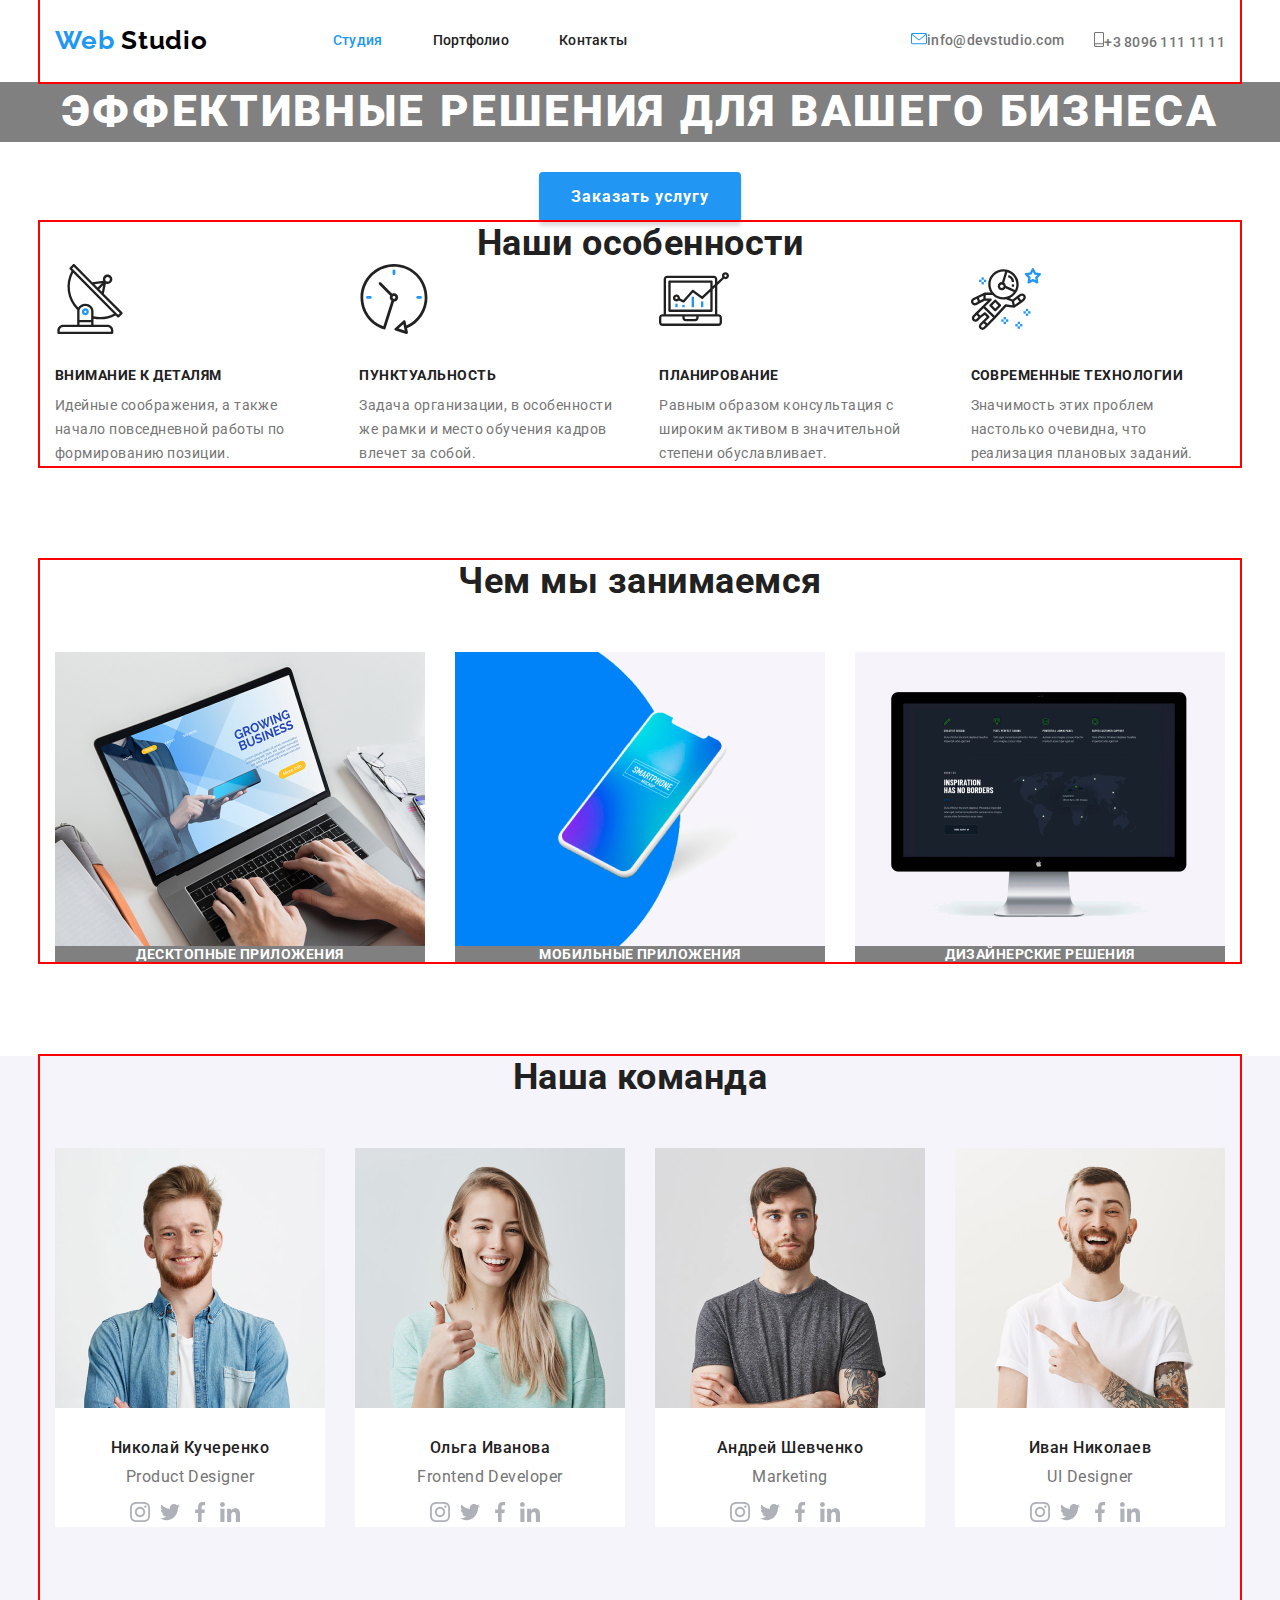
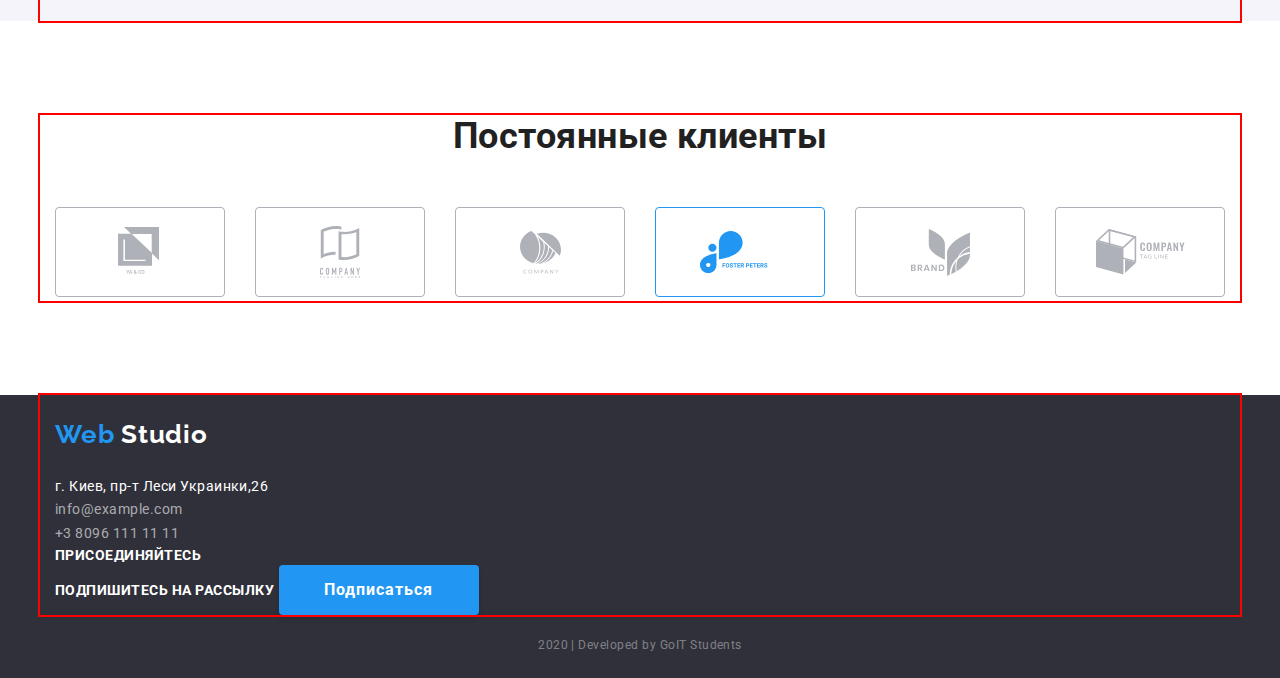
==== index.html @ f2bb70b3 "flex-up-to-footer" ====
<!DOCTYPE html>
<html lang="ru">
  <head>
    <meta charset="UTF-8" />
    <meta name="viewport" content="width=device-width, initial-scale=1.0" />
    <title>Web Studio</title>
    <link
      href="https://fonts.googleapis.com/css2?family=Raleway:wght@700&family=Roboto:wght@400;500;700;900&display=swap"
      rel="stylesheet"
    />
    <link
      rel="stylesheet"
      href="https://cdnjs.cloudflare.com/ajax/libs/modern-normalize/0.6.0/modern-normalize.min.css"
    />
    <link rel="stylesheet" href="./css/styles.css" />
  </head>
  <body class="page">
    <!--Header-->
    <header>
      <nav class="container main-nav">
        <a href="./" class="logo">
          <span class="logo-blue">Web</span>
          <span class="logo-black">Studio</span></a
        >
        <ul class="site-nav">
          <li class="item">
            <a href="./index.html" class="link current">Студия</a>
          </li>
          <li class="item">
            <a href="./portfolio.html" class="link">Портфолио</a>
          </li>
          <li class="item"><a href="" class="link">Контакты</a></li>
        </ul>

        <ul class="auth-nav list">
          <li class="item">
            <a href="mailto:info@devstudio.com" class="link"
              ><img
                src="./img/envelope.svg"
                alt="envepole"
              />info@devstudio.com</a
            >
          </li>
          <li class="item">
            <a href="tel:+380961111111" class="link"
              ><img src="./img/smartphone.svg" alt="smartphone" />+3 8096 111 11
              11</a
            >
          </li>
        </ul>
      </nav>
    </header>
    <main>
      <!--Hero-->
      <section class="hero">
        <h1 class="hero-title">Эффективные решения для вашего бизнеса</h1>
        <a href="" class="button">Заказать услугу</a>
      </section>

      <!--Features-->
      <section class="section">
        <div class="container">
          <h2 class="section-title hidden-title">Наши особенности</h2>
          <ul class="features list">
            <li class="features-item">
              <img src="./img/antenna.svg" alt="Антенна" />
              <h3 class="features-title">Внимание к деталям</h3>
              <p class="text">
                Идейные соображения, а также начало повседневной работы по
                формированию позиции.
              </p>
            </li>
            <li class="features-item">
              <img src="./img/clock.svg" alt="Часы" />
              <h3 class="features-title">Пунктуальность</h3>
              <p class="text">
                Задача организации, в особенности же рамки и место обучения
                кадров влечет за собой.
              </p>
            </li>
            <li class="features-item">
              <img src="./img/diagram.svg" alt="Диаграмма" />
              <h3 class="features-title">Планирование</h3>
              <p class="text">
                Равным образом консультация с широким активом в значительной
                степени обуславливает.
              </p>
            </li>
            <li class="features-item">
              <img src="./img/astronaut.svg" alt="Астровнавт" />
              <h3 class="features-title">Современные технологии</h3>
              <p class="text">
                Значимость этих проблем настолько очевидна, что реализация
                плановых заданий.
              </p>
            </li>
          </ul>
        </div>
      </section>
      <!--Чем мы занимаемся-->
      <section class="section">
        <div class="container">
          <h2 class="section-title">Чем мы занимаемся</h2>
          <ul class="list projects">
            <li class="item">
              <a class="none" href="">
                <img
                  class="img"
                  src="./img/desctop-apps.jpg"
                  alt="Ноутбук"
                  width="370"
                />
                <p class="description">Десктопные приложения</p>
              </a>
            </li>
            <li class="item">
              <a class="none" href="">
                <img
                  class="img"
                  src="./img/mobile-apps.jpg"
                  alt="Мобильный телефон"
                  width="370"
                />
                <p class="description">Мобильные приложения</p>
              </a>
            </li>
            <li class="item">
              <a class="none" href="">
                <img
                  class="img"
                  src="./img/design.jpg"
                  alt="Монитор"
                  width="370"
                />
                <p class="description">Дизайнерские решения</p>
              </a>
            </li>
          </ul>
        </div>
      </section>
      <!--наша команда-->
      <section class="section sec-bg-color">
        <div class="container">
          <h2 class="section-title">Наша команда</h2>
          <ul class="list team">
            <!--Николай Кучеренко-->
            <li class="item">
              <img
                class="img"
                src="./img/john-smith.jpg"
                alt="фото Николая Кучеренко"
                width="270"
              />
              <h3 class="section-subtitle">Николай Кучеренко</h3>
              <p class="section-text">Product Designer</p>
              <ul class="list social-networks">
                <li class="icons">
                  <a href=""
                    ><img src="./img/instagram.svg" alt="instagram"
                  /></a>
                </li>
                <li class="icons">
                  <a href=""><img src="./img/twitter.svg" alt="twitter" /></a>
                </li>
                <li class="icons">
                  <a href=""><img src="./img/facebook.svg" alt="facebook" /></a>
                </li>
                <li class="icons">
                  <a href=""><img src="./img/linkedin.svg" alt="linkedin" /></a>
                </li>
              </ul>
            </li>
            <!--Ольга Иванова-->
            <li class="item">
              <img
                class="img"
                src="./img/marta-srewart.jpg"
                alt="фото Ольги Ивановой"
                width="270"
              />
              <h3 class="section-subtitle">Ольга Иванова</h3>
              <p class="section-text">Frontend Developer</p>
              <ul class="list social-networks">
                <li class="icons">
                  <a href=""
                    ><img src="./img/instagram.svg" alt="instagram"
                  /></a>
                </li>
                <li class="icons">
                  <a href=""><img src="./img/twitter.svg" alt="twitter" /></a>
                </li>
                <li class="icons">
                  <a href=""><img src="./img/facebook.svg" alt="facebook" /></a>
                </li>
                <li class="icons">
                  <a href=""><img src="./img/linkedin.svg" alt="linkedin" /></a>
                </li>
              </ul>
            </li>
            <!--Андрей Шевченко-->
            <li class="item">
              <img
                class="img"
                src="./img/robert-jakis.jpg"
                alt="фото Андрея Шевченко"
                width="270"
              />
              <h3 class="section-subtitle">Андрей Шевченко</h3>
              <p class="section-text">Marketing</p>
              <ul class="list social-networks">
                <li class="icons">
                  <a href=""
                    ><img src="./img/instagram.svg" alt="instagram"
                  /></a>
                </li>
                <li class="icons">
                  <a href=""><img src="./img/twitter.svg" alt="twitter" /></a>
                </li>
                <li class="icons">
                  <a href=""><img src="./img/facebook.svg" alt="facebook" /></a>
                </li>
                <li class="icons">
                  <a href=""><img src="./img/linkedin.svg" alt="linkedin" /></a>
                </li>
              </ul>
            </li>
            <!--Иван Николаев-->
            <li class="item">
              <img
                class="img"
                src="./img/martin-doe.jpg"
                alt="фото Ивана Николаева"
                width="270"
              />
              <h3 class="section-subtitle">Иван Николаев</h3>
              <p class="section-text">UI Designer</p>
              <ul class="list social-networks">
                <li class="icons">
                  <a href=""
                    ><img src="./img/instagram.svg" alt="instagram"
                  /></a>
                </li>
                <li class="icons">
                  <a href=""><img src="./img/twitter.svg" alt="twitter" /></a>
                </li>
                <li class="icons">
                  <a href=""><img src="./img/facebook.svg" alt="facebook" /></a>
                </li>
                <li class="icons">
                  <a href=""><img src="./img/linkedin.svg" alt="linkedin" /></a>
                </li>
              </ul>
            </li>
          </ul>
        </div>
      </section>
      <!--Постоянные клиенты-->
      <section class="section">
        <div class="container">
          <h2 class="section-title">Постоянные клиенты</h2>
          <ul class="list clients">
            <li class="item">
              <a href="">
                <img src="./img/client1.svg" alt="Логотип компании Ya&Co" />
              </a>
            </li>
            <li class="item">
              <a href="">
                <img src="./img/client2.svg" alt="Логотип компании" />
              </a>
            </li>
            <li class="item">
              <a href="">
                <img src="./img/client3.svg" alt="Логотип компании" />
              </a>
            </li>
            <li class="item">
              <a href="">
                <img
                  src="./img/client4.svg"
                  alt="Логотип компании Foster Peters"
                />
              </a>
            </li>
            <li class="item">
              <a href="">
                <img src="./img/client5.svg" alt="Логотип компании Brand" />
              </a>
            </li>
            <li class="item">
              <a href="">
                <img src="./img/client6.svg" alt="Company Tag Line Logo" />
              </a>
            </li>
          </ul>
        </div>
      </section>
    </main>
    <!-- Footer -->
    <footer class="footer">
      <div class="container small-margin">
        <ul class="list">
          <li>
            <a class="logo none" href="./">
              <span class="logo-blue">Web</span>
              <span class="logo-white">Studio</span></a
            >
          </li>
          <li>
            <address class="address">г. Киев, пр-т Леси Украинки,26</address>
          </li>
          <li>
            <a href="mailto:info@example.com" class="link-in-footer"
              >info@example.com</a
            >
          </li>
          <li>
            <a href="tel:+380961111111" class="link-in-footer"
              >+3 8096 111 11 11</a
            >
          </li>
        </ul>

        <ul class="list">
          <li><b class="footer-list-title">Присоединяйтесь</b></li>
          <li>
            <ul class="list">
              <li><a href="" aria-label="Instagramm link"></a></li>
              <li><a href="" aria-label="Twitter link"></a></li>
              <li><a href="" aria-label="Facebook link"></a></li>
              <li><a href="" aria-label="linkedin link"></a></li>
            </ul>
          </li>
        </ul>
        <b class="footer-list-title">Подпишитесь на рассылку</b>

        <a href="" class="button">Подписаться</a>
      </div>
      <p class="footer-footer">2020 &verbar; Developed by GoIT Students</p>
    </footer>
  </body>
</html>
---- css/styles.css ----
/* html {
  box-sizing: border-box;
}
*,
*::before,
*::after {
  box-sizing: inherit;
} */

/*заголовки цвет color: #212121;*/
/*абзацы цвет текста color: #757575;*/
/*основной акцент color: #2196F3;*/
/* вторичный цвет фона #F5F4FA */
/*в футере (+чем мы занимаемся) основной  color: #FFFFFF;*/
/*цвет ссылок в футере color: rgba(255, 255, 255, 0.6);*/
/*футер футера text color: rgba(255, 255, 255, 0.4);*/
/*footer background #2F303A;*/
/* conteiner width 1200 */
/* gutter 30 */

:root {
  --main-text-color: #757575;
  --title-text-color: #212121;
  --accent-color: #2196f3;
  --dark-background-main-color: rgba(255, 255, 255, 0.6);
  --link-in-footer-color: rgba(255, 255, 255, 0.6);
  --footer-footer-color: rgba(255, 255, 255, 0.4);
  --white-color: #ffffff;
  --footer-background: #2f303a;
  --sec-bg-color: #f5f4fa;
}

/*оформление списков*/
.list {
  margin: 0;
  padding: 0;
  list-style: none;
}
.container {
  width: 1200px;
  margin-left: auto;
  margin-right: auto;
  padding-left: 15px;
  padding-right: 15px;
  outline: 2px solid red;
}
.section {
  margin-bottom: 94px;
}
.container.small-margin {
  margin-bottom: 18px;
}
.page {
  background-color: var(--white-color);
  color: var(--main-text-color);
  font-family: Roboto, sans-serif;
  letter-spacing: 0.03em;
}
.section.sec-bg-color {
  background-color: var(--sec-bg-color);
}

/*ссылка без подчекркивания*/
/*a {
  text-decoration: none;
  color: inherit;
}*/


/* Header */
.main-nav {
  display: flex;
  align-items: center;
  
}
/*logo*/
.logo {
  display: block;
  padding-top: 24px;
  padding-bottom: 24px;
 
  font-family: Raleway, sans-serif;
  font-weight: 700;
  font-size: 26px;
  line-height: 1.2;
  letter-spacing: 0.03em;
  text-decoration: none;
}
.logo-blue {
  color: var(--accent-color);
}
.logo-black {
  color: #000000;
}
.logo-white {
  color: var(--white-color);
}
.logo-black:hover,
.logo-black:focus,
.logo-white:hover,
.logo-white:focus,
.link-in-footer:hover,
.link-in-footer:focus {
  color: var(--accent-color);
}
.logo-blue:hover,
.logo-blue:focus {
  color: #000000;
}

/*nav*/

.site-nav {
  display:flex;
  list-style: none;
  margin-left: 85px;
  margin-top: 0px;
  margin-bottom: 0px;
  }
.site-nav .item + .item {
  margin-left: 50px;
   
}
.site-nav .link {
  display: block;
  padding-top: 32px;
  padding-bottom: 32px;
 

  color: var(--title-text-color);
  font-weight: 500;
  font-size: 14px;
  line-height: 1.14;
  letter-spacing: 0.02em;
  text-decoration: none;
 }

.auth-nav {
  display: flex;
  margin-left: auto;
  
}
.auth-nav .item + .item {
  margin-left: 30px;
}
.auth-nav .link {
  display: block;
  padding-top: 32px;
  padding-bottom: 32px;

  color: var(--main-text-color);
  font-weight: 500;
  font-size: 14px;
  line-height: 1.14x;
  letter-spacing: 0.02em;
  text-decoration: none;
}
.site-nav .link:hover,
.site-nav .link:focus,
.auth-nav .link:hover,
.auth-nav .link:focus {
  color: var(--accent-color);
}
.site-nav .link.current {
  color: var(--accent-color);
}

/*footer*/
.footer {
  background-color: var(--footer-background);
}
.address {
  color: var(--white-color);
  font-size: 14px;
  line-height: 1.71;
  font-style: inherit;
}
.link-in-footer {
  color: var(--link-in-footer-color);
  font-size: 14px;
  line-height: 1.71;
  text-decoration: none;
}
.footer-list-title {
  color: var(--white-color);
  font-weight: 700;
  font-size: 14px;
  line-height: 1.14;
  text-transform: uppercase;
}
.footer-footer {
  margin-top: 0;
  margin-bottom: 0;
  padding-bottom: 21px;

  color: var(--footer-footer-color);
  font-size: 12px;
  line-height: 2;
  text-align: center;
}

/* img */
.img {  
  display: block
}

/*Стили для index.html*/

/*hero*/
.hero {
  text-align: center;
}
.hero-title {
  margin-top: 0;
  margin-bottom: 30px;

  color: var(--white-color);
  font-weight: 900;
  font-size: 44px;
  line-height: 1.36;
  letter-spacing: 0.06em;
  text-transform: uppercase;
  background-color: gray;
}
/*Кнопка*/
.button {
  display: inline-block;
  border-radius: 4px;
  padding: 10px 32px;
  min-width: 200px;

  color: var(--white-color);
  background-color: var(--accent-color);
  box-shadow: 0px 4px 4px rgba(0, 0, 0, 0.15);
  font-weight: 700;
  font-size: 16px;
  line-height: 1.87;
  text-align: center;
  letter-spacing: 0.06em;
  text-decoration: none;
}
.button:hover {
  color: var(--accent-color);
  background-color: var(--white-color);
}

/*section*/
.section-title {
  margin-top: 0;
  margin-bottom: 50px;

  color: var(--title-text-color);
  font-weight: 700;
  font-size: 36px;
  line-height: 1.17;
  text-align: center;

}
 .hidden-title {
    margin-bottom: 0;
}
/*features*/
.features {
  display: flex;
  
}
.features-item {
  margin-right: 30px;
 }

.features :last-child {
  margin-right: 0;
}


.features img {
  display: inline-block;
  padding-bottom: 30px;
}
.features-title {
  margin-top: 0;
  margin-bottom: 10px;

  color: var(--title-text-color);
  font-weight: 700;
  font-size: 14px;
  line-height: 1.14;
  text-transform: uppercase;
}
.text {
  margin-top: 0;
  margin-bottom: 0;

  font-size: 14px;
  line-height: 1.71;
}
/*чем мы занимаемся*/
.projects {
  display: flex;
  }
.projects >.item {
  margin-right: 30px;
}
.projects>.item:last-child {
  margin-right: 0;
}
.description {
  margin-top: 0;
  margin-bottom: 0;

  color: var(--white-color);
  background-color: grey;
  font-weight: 700;
  font-size: 14px;
  line-height: 1.14x;
  text-align: center;
  text-transform: uppercase;
}

/*наша команда*/
.team {
  display: flex;
}
.team>.item {
  margin-right: 30px;
  margin-bottom: 94px;
  background-color: #fff;
}
.team>.item:last-child {
  margin-right: 0;
}

/* social-networks */

.social-networks {
  display: flex;
  justify-content: center;
}
.social-networks >.icons {
  margin-right: 10px;
} 
.social-networks >.icons :last-child {
  margin-right: 0;
}
.section-subtitle {
  margin-top: 30px;
  margin-bottom: 10px;

  color: var(--title-text-color);
  font-weight: 500;
  font-size: 16px;
  line-height: 1.19;
  text-align: center;
}
.section-text {
  margin-top: 0;
  margin-bottom: 16px;

  font-weight: 400;
  font-size: 16px;
  line-height: 1.19;
  text-align: center;
}

/* Clients */
.clients {
  display: flex;
}
.clients >.item {
  margin-right: 30px;
}

.clients >.item :last-child {
  margin-right: 0;
}

/*Стили для Портфолио*/
/* .hidden-title {
  color: var(--white-color); */
}

.filter { 
  
  /* width: 611px; */
 
   }

.filter-list {
  display: flex;
  justify-content: center;
   
  color: var(--title-text-color);
  font-weight: 500;
  font-size: 16px;
  line-height: 1.62;
  text-align: center;
  margin-left: auto;
  margin-right: auto;
  margin-bottom: 34px;
  outline: 1px solid red;

}

.filter-list-item {
  margin-left: 8px;
}
.filter-list-item: :not(:last-child) {
  margin-right: 0;
}

.flex-box {
  display: flex;
  flex-wrap: wrap;

}
 .flex-element {
   width: 370px;
   margin-right: 30px;
   margin-bottom: 30px;

 }

 .flex-element:nth-child(3n) {
   margin-right: 0;
 }

 .flex-element:nth-last-child(-n + 3) {
   margin-bottom: 0;
 }
.list-title {
  color: var(--title-text-color);
  font-weight: 700;
  font-size: 18px;
  line-height: 2;
  letter-spacing: 0.06em;
  text-decoration: none;
  margin-top: 0px;
  margin-bottom: 4px;
}
.slide-description {
  color: var(--main-text-color);
  font-size: 16px;
  line-height: 1.87;
  text-decoration: none;
  margin-top: 0px;
  margin-bottom: 0px;
}
.slide-text {
  color: var(--white-color);
  font-size: 18px;
  line-height: 1.56;
  text-decoration: none;
  background: rgba(33, 150, 243, 0.9);
  margin-top: 0px;
  margin-bottom: 0px;
  padding: 63px 24px;
  display: none;
}
.none {
  text-decoration: none;
 }
.button-portfolio {
  display: inline-block;

  font-weight: 500;
  font-size: 16px;
  line-height: 1.16;
  padding: 6px 22px;
  min-width: 73px;
  text-align: center;
}
.button-portfolio:hover,
.button-portfolio:focus {
  background-color: var(--accent-color);
  color: var(--white-color);
}
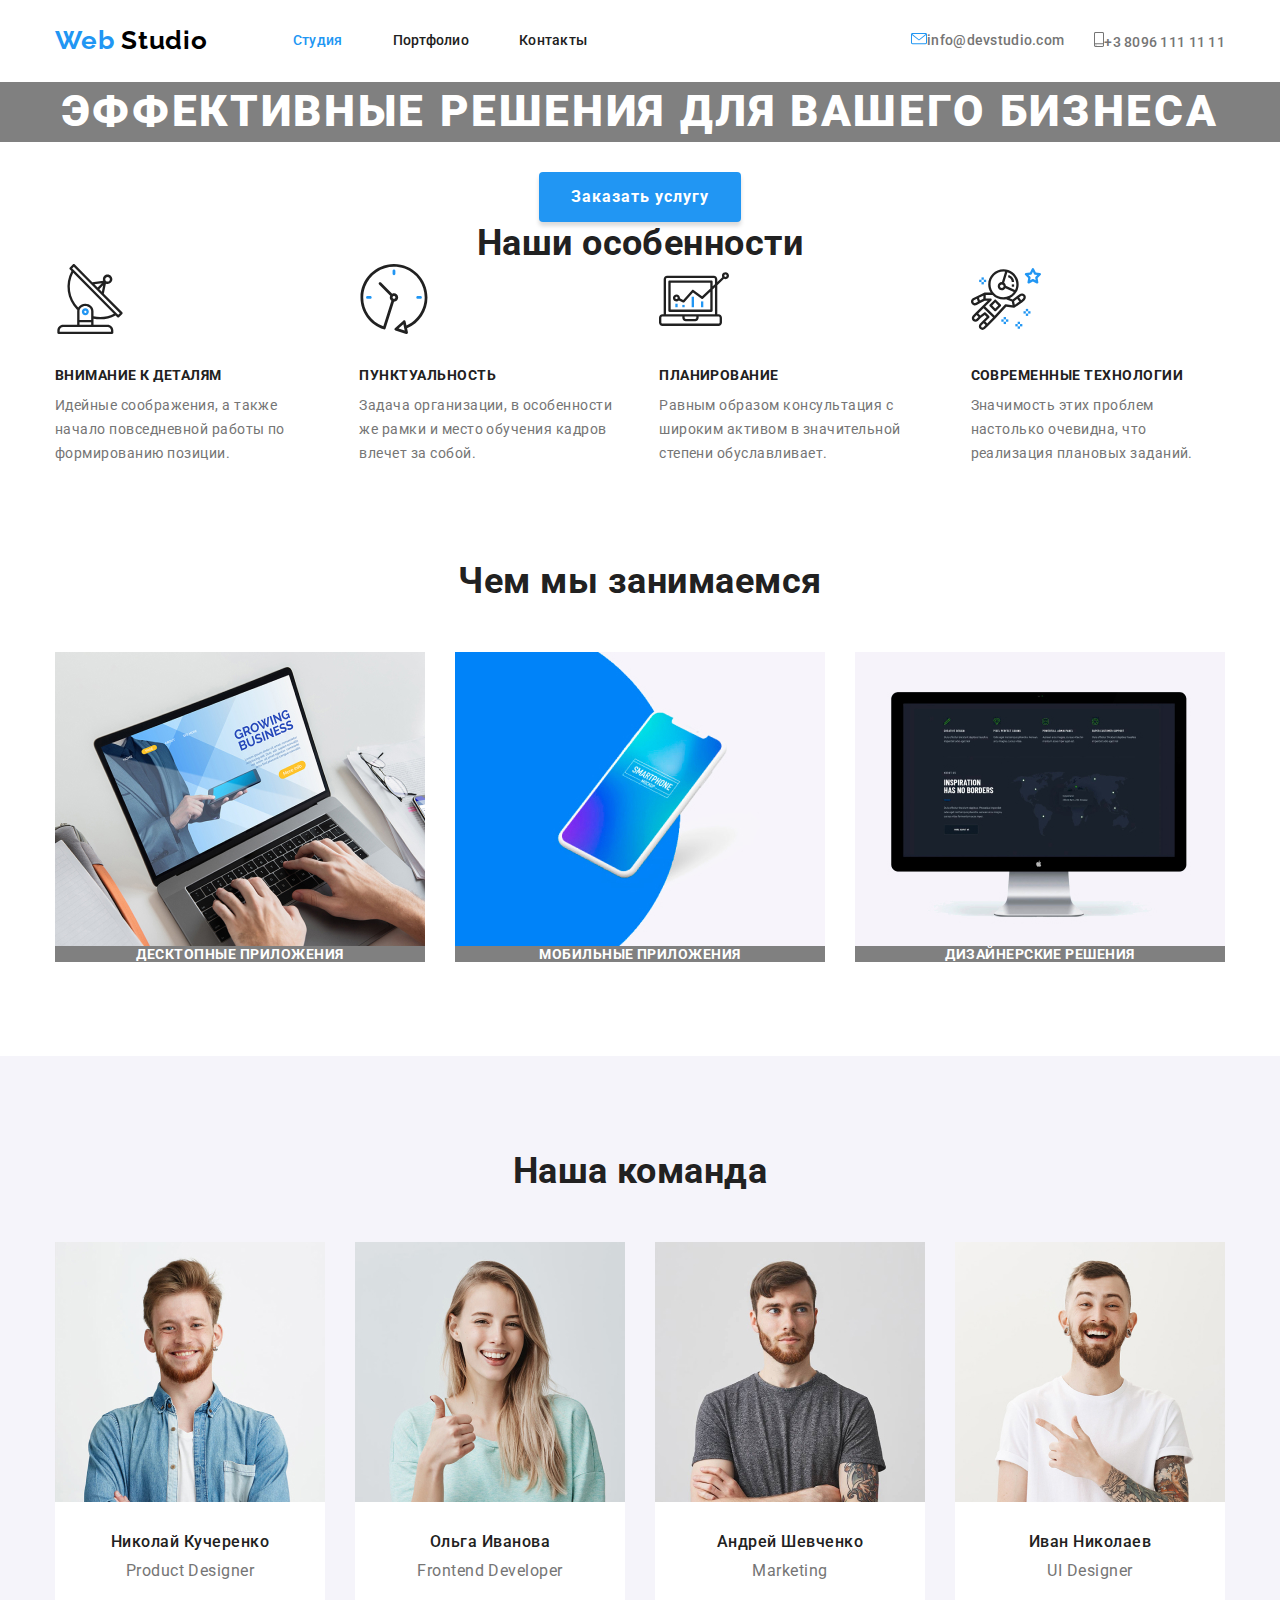
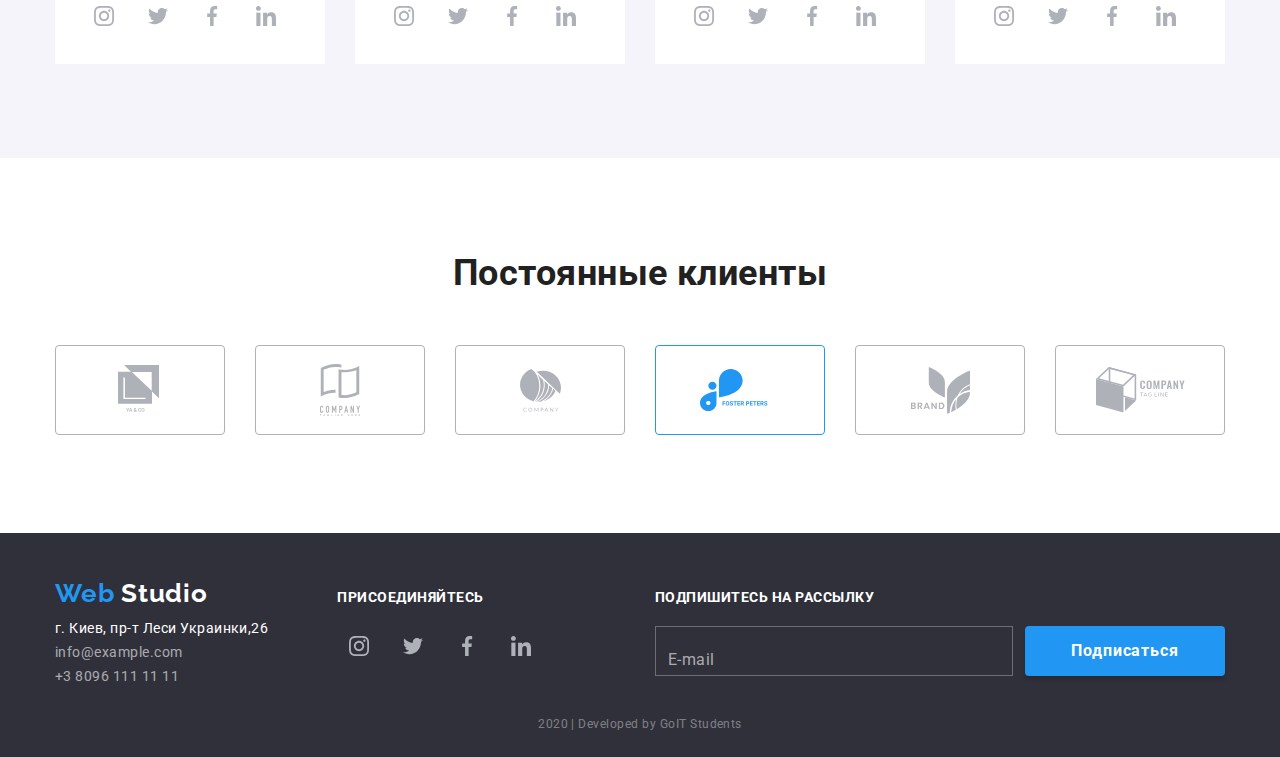
==== commit 0c8c4d51: "flex-portfolio-and-footer" ====
--- a/index.html
+++ b/index.html
@@ -301,7 +301,7 @@
       <div class="container small-margin">
         <ul class="list">
           <li>
-            <a class="logo none" href="./">
+            <a class="logo none footer-logo" href="./">
               <span class="logo-blue">Web</span>
               <span class="logo-white">Studio</span></a
             >
@@ -321,20 +321,41 @@
           </li>
         </ul>
 
-        <ul class="list">
+        <ul class="list join">
           <li><b class="footer-list-title">Присоединяйтесь</b></li>
           <li>
-            <ul class="list">
-              <li><a href="" aria-label="Instagramm link"></a></li>
-              <li><a href="" aria-label="Twitter link"></a></li>
-              <li><a href="" aria-label="Facebook link"></a></li>
-              <li><a href="" aria-label="linkedin link"></a></li>
+            <ul class="list social-networks">
+              <li class="icons">
+                <a href="" aria-label="Instagramm link"
+                  ><img src="./img/instagram.svg" alt="instagram"
+                /></a>
+              </li>
+              <li class="icons">
+                <a href="" aria-label="Twitter link"
+                  ><img src="./img/twitter.svg" alt="twitter" />
+                </a>
+              </li>
+              <li class="icons">
+                <a href="" aria-label="Facebook link"
+                  ><img src="./img/facebook.svg" alt="facebook" />
+                </a>
+              </li>
+              <li class="icons">
+                <a href="" aria-label="linkedin link"
+                  ><img src="./img/linkedin.svg" alt="linkedin"
+                /></a>
+              </li>
             </ul>
           </li>
         </ul>
-        <b class="footer-list-title">Подпишитесь на рассылку</b>
 
-        <a href="" class="button">Подписаться</a>
+        <div class="subscription">
+          <b class="footer-list-title">Подпишитесь на рассылку</b>
+          <div class="sub-field">
+            <a href="" class="e-mail">E-mail</a>
+            <a href="" class="button">Подписаться</a>
+          </div>
+        </div>
       </div>
       <p class="footer-footer">2020 &verbar; Developed by GoIT Students</p>
     </footer>
--- a/css/styles.css
+++ b/css/styles.css
@@ -42,14 +42,12 @@
   margin-right: auto;
   padding-left: 15px;
   padding-right: 15px;
-  outline: 2px solid red;
+  /* outline: 2px solid red; */
 }
 .section {
   margin-bottom: 94px;
 }
-.container.small-margin {
-  margin-bottom: 18px;
-}
+
 .page {
   background-color: var(--white-color);
   color: var(--main-text-color);
@@ -116,6 +114,7 @@
   margin-left: 85px;
   margin-top: 0px;
   margin-bottom: 0px;
+  padding-left: 0;
   }
 .site-nav .item + .item {
   margin-left: 50px;
@@ -166,6 +165,22 @@
 }
 
 /*footer*/
+.container.small-margin {
+  display: flex;
+  margin-bottom: 18px;
+}
+.footer-logo {
+  padding-top: 45px;
+  padding-bottom: 8px;
+}
+.join {
+  margin-left: 69px;
+  margin-top: 57px;
+}
+.subscription{
+  margin-left: auto;
+  margin-top: 57px;
+}
 .footer {
   background-color: var(--footer-background);
 }
@@ -182,12 +197,30 @@
   text-decoration: none;
 }
 .footer-list-title {
+  display: block;
+  margin-bottom: 20px;
   color: var(--white-color);
   font-weight: 700;
   font-size: 14px;
   line-height: 1.14;
   text-transform: uppercase;
 }
+.e-mail {
+display: block;
+width: 358px;
+height: 50px;
+padding: 18px 12px;
+margin-right: 12px;
+text-decoration: none;
+color: rgba(255, 255, 255, 0.6);
+font-family: Roboto;
+font-size: 16px;
+line-height: 1.87;
+border: 1px solid rgba(255, 255, 255, 0.3);
+}
+.sub-field {
+  display: flex;
+  }
 .footer-footer {
   margin-top: 0;
   margin-bottom: 0;
@@ -318,6 +351,9 @@
 }
 
 /*наша команда*/
+.section.sec-bg-color>.container>.section-title {
+  padding-top: 94px;
+}
 .team {
   display: flex;
 }
@@ -331,10 +367,18 @@
 }
 
 /* social-networks */
-
+.icons {
+  display: flex;
+  justify-content: center;
+  align-items: center;
+  width: 44px;
+  height: 44px;
+  border-radius: 50%;
+}
 .social-networks {
   display: flex;
   justify-content: center;
+  padding-bottom: 24px;
 }
 .social-networks >.icons {
   margin-right: 10px;
@@ -343,8 +387,9 @@
   margin-right: 0;
 }
 .section-subtitle {
-  margin-top: 30px;
-  margin-bottom: 10px;
+  margin: 0;
+  padding-top: 30px;
+  padding-bottom: 10px;
 
   color: var(--title-text-color);
   font-weight: 500;
@@ -353,8 +398,8 @@
   text-align: center;
 }
 .section-text {
-  margin-top: 0;
-  margin-bottom: 16px;
+  margin: 0;
+  padding-bottom: 16px;
 
   font-weight: 400;
   font-size: 16px;
@@ -375,6 +420,8 @@
 }
 
 /*Стили для Портфолио*/
+
+
 /* .hidden-title {
   color: var(--white-color); */
 }
@@ -382,8 +429,7 @@
 .filter { 
   
   /* width: 611px; */
- 
-   }
+ }
 
 .filter-list {
   display: flex;
@@ -396,16 +442,13 @@
   text-align: center;
   margin-left: auto;
   margin-right: auto;
-  margin-bottom: 34px;
-  outline: 1px solid red;
-
-}
-
-.filter-list-item {
+  margin-bottom: 50px;
+  /* outline: 1px solid red; */
+
+}
+
+.filter-list-item:not(:first-child) {
   margin-left: 8px;
-}
-.filter-list-item: :not(:last-child) {
-  margin-right: 0;
 }
 
 .flex-box {
@@ -417,11 +460,13 @@
    width: 370px;
    margin-right: 30px;
    margin-bottom: 30px;
+   border: 1px solid #EEEEEE;
 
  }
 
  .flex-element:nth-child(3n) {
    margin-right: 0;
+   
  }
 
  .flex-element:nth-last-child(-n + 3) {
@@ -436,6 +481,10 @@
   text-decoration: none;
   margin-top: 0px;
   margin-bottom: 4px;
+  margin-left: 24px;
+}
+.flex-element .list-title {
+  margin-top: 20px;
 }
 .slide-description {
   color: var(--main-text-color);
@@ -443,7 +492,8 @@
   line-height: 1.87;
   text-decoration: none;
   margin-top: 0px;
-  margin-bottom: 0px;
+  margin-bottom: 20px;
+  margin-left: 24px;
 }
 .slide-text {
   color: var(--white-color);
@@ -453,7 +503,7 @@
   background: rgba(33, 150, 243, 0.9);
   margin-top: 0px;
   margin-bottom: 0px;
-  padding: 63px 24px;
+  padding: 63px 24px;   
   display: none;
 }
 .none {
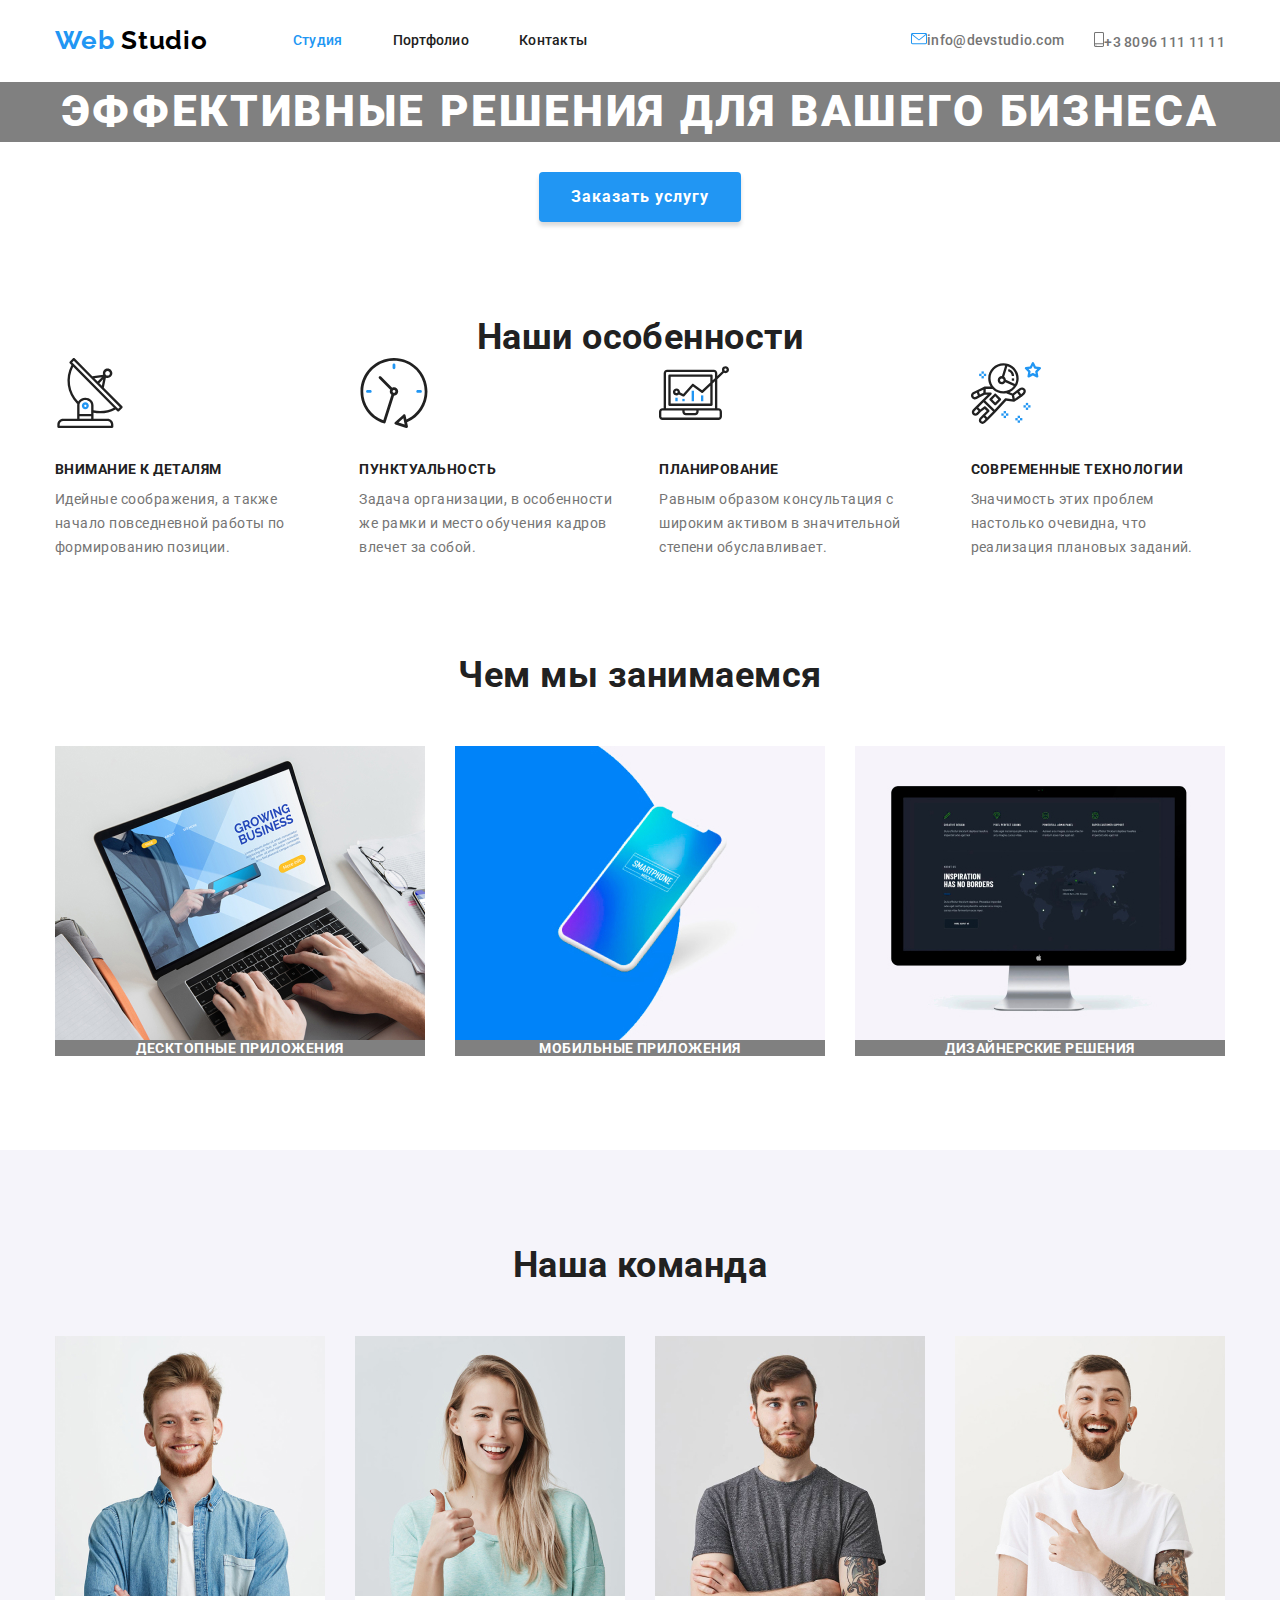
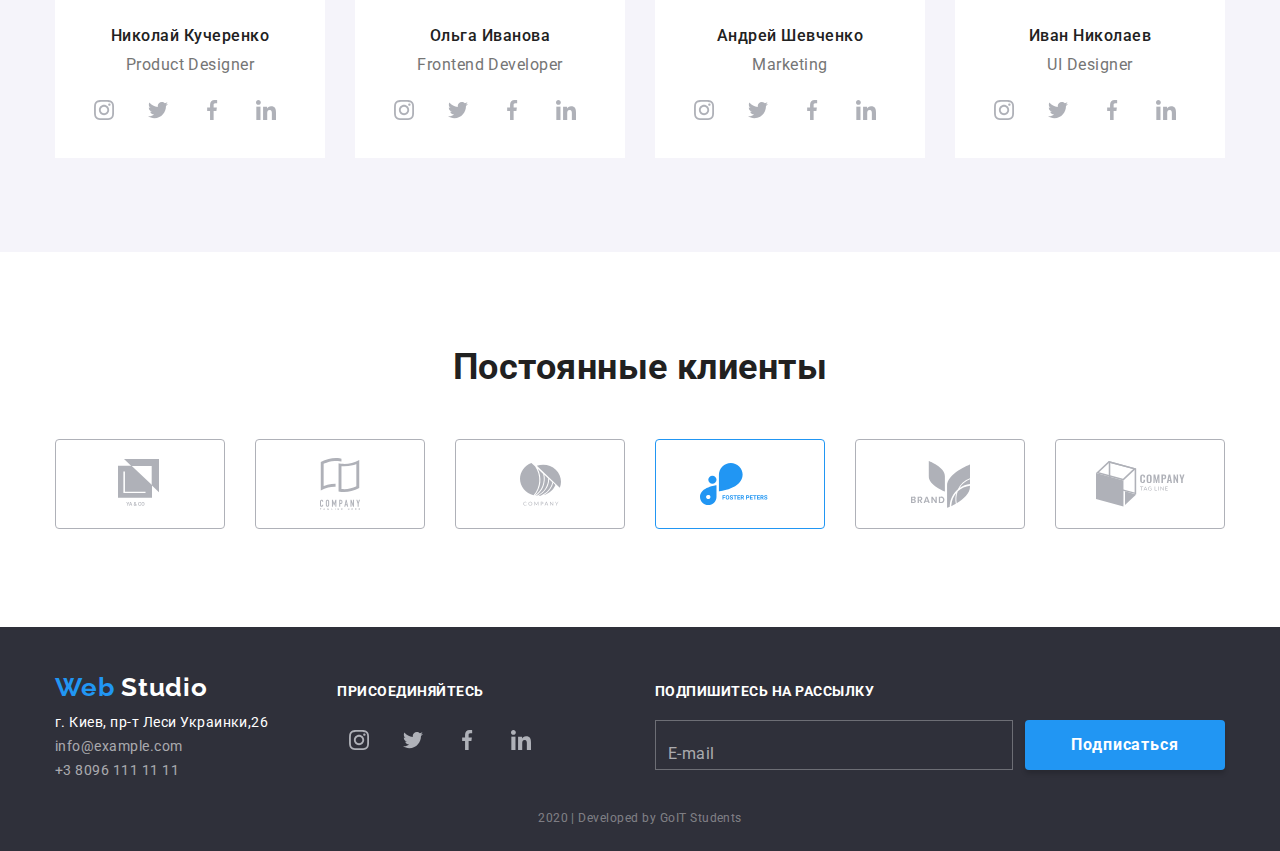
==== commit f1cb1028: "correct-padding" ====
--- a/index.html
+++ b/index.html
@@ -58,7 +58,7 @@
       </section>
 
       <!--Features-->
-      <section class="section">
+      <section class="section no-padding-bottom">
         <div class="container">
           <h2 class="section-title hidden-title">Наши особенности</h2>
           <ul class="features list">
--- a/css/styles.css
+++ b/css/styles.css
@@ -45,7 +45,8 @@
   /* outline: 2px solid red; */
 }
 .section {
-  margin-bottom: 94px;
+  padding-bottom: 94px;
+  padding-top: 94px;
 }
 
 .page {
@@ -280,7 +281,9 @@
 /*section*/
 .section-title {
   margin-top: 0;
-  margin-bottom: 50px;
+  margin-bottom: 0  ;
+  padding-bottom: 50px;
+ 
 
   color: var(--title-text-color);
   font-weight: 700;
@@ -290,7 +293,11 @@
 
 }
  .hidden-title {
-    margin-bottom: 0;
+   margin: 0;
+   padding: 0;
+}
+.section.no-padding-bottom {
+  padding-bottom: 0;
 }
 /*features*/
 .features {
@@ -337,6 +344,7 @@
 .projects>.item:last-child {
   margin-right: 0;
 }
+
 .description {
   margin-top: 0;
   margin-bottom: 0;
@@ -351,15 +359,13 @@
 }
 
 /*наша команда*/
-.section.sec-bg-color>.container>.section-title {
-  padding-top: 94px;
-}
+
 .team {
   display: flex;
 }
 .team>.item {
   margin-right: 30px;
-  margin-bottom: 94px;
+  /* margin-bottom: 94px; */
   background-color: #fff;
 }
 .team>.item:last-child {
@@ -374,6 +380,10 @@
   width: 44px;
   height: 44px;
   border-radius: 50%;
+}
+.icons:hover,
+.icons:focus {
+  background-color: var(--accent-color);
 }
 .social-networks {
   display: flex;
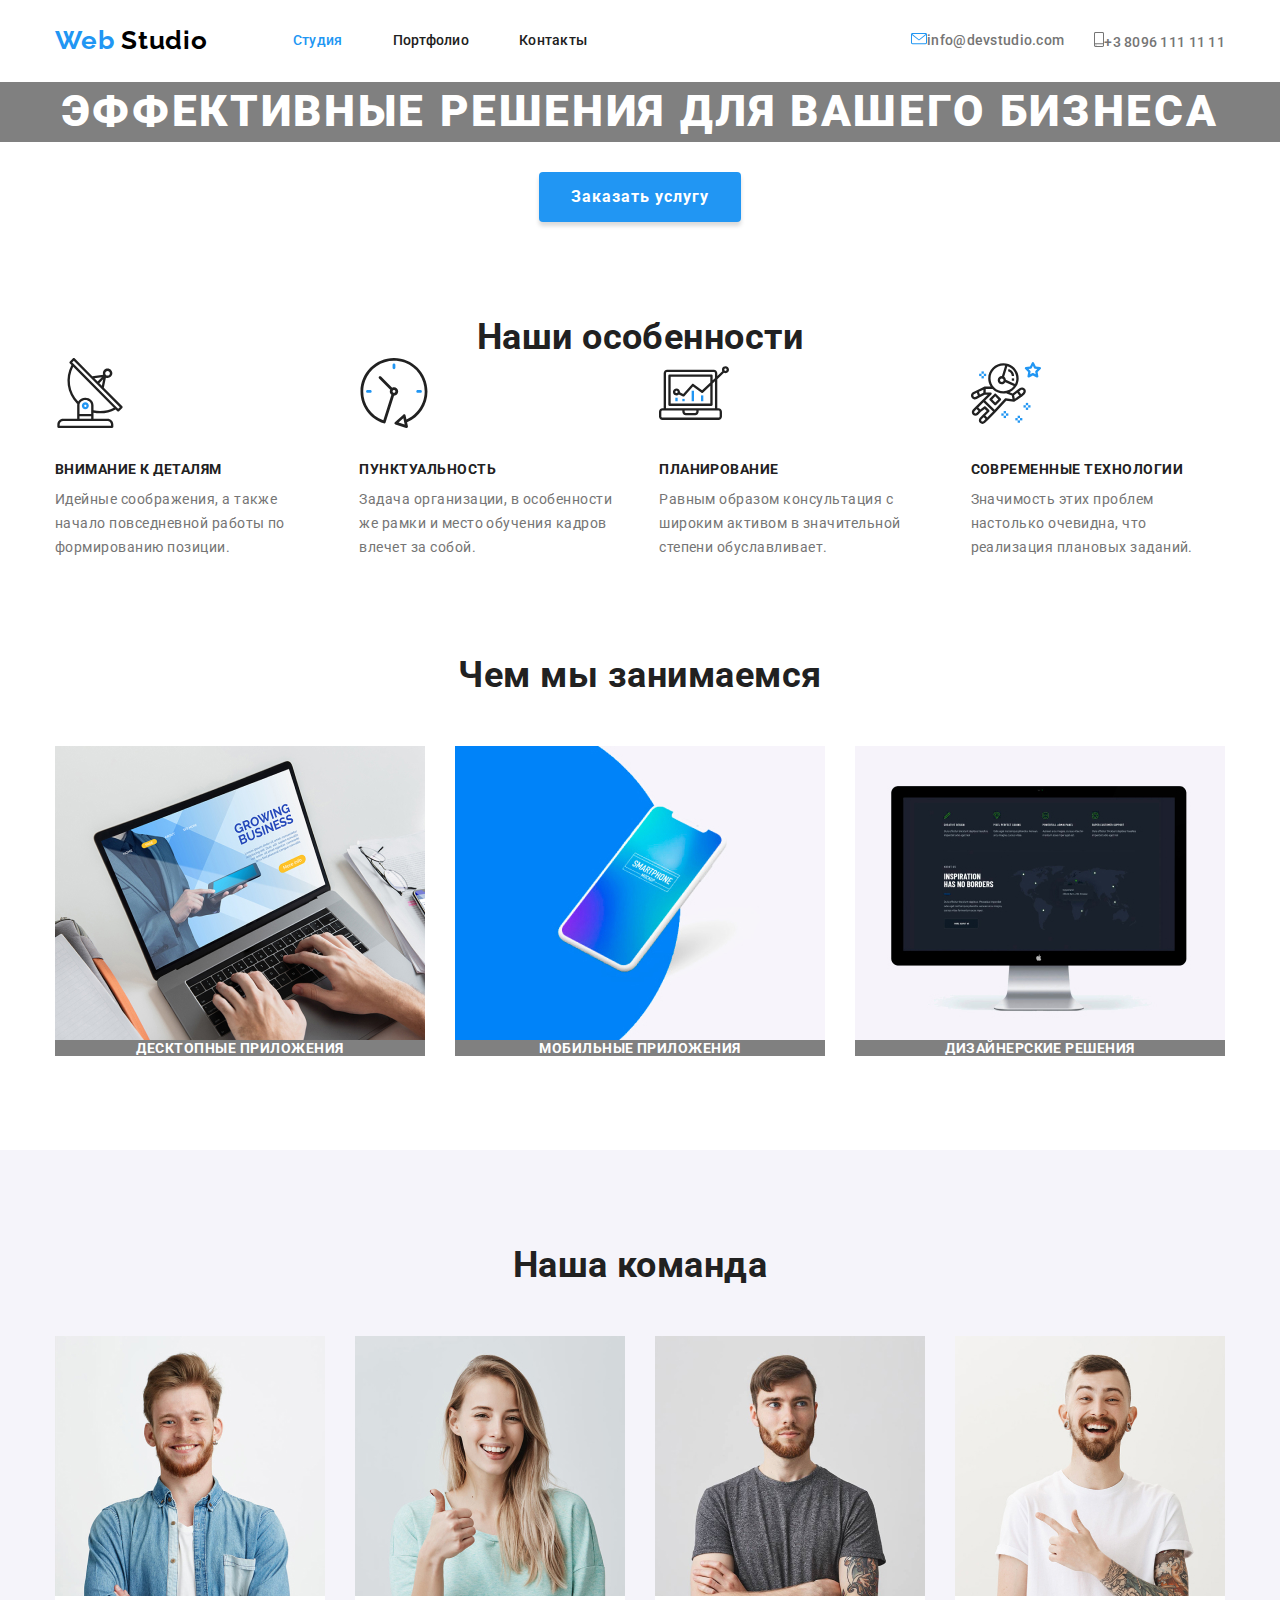
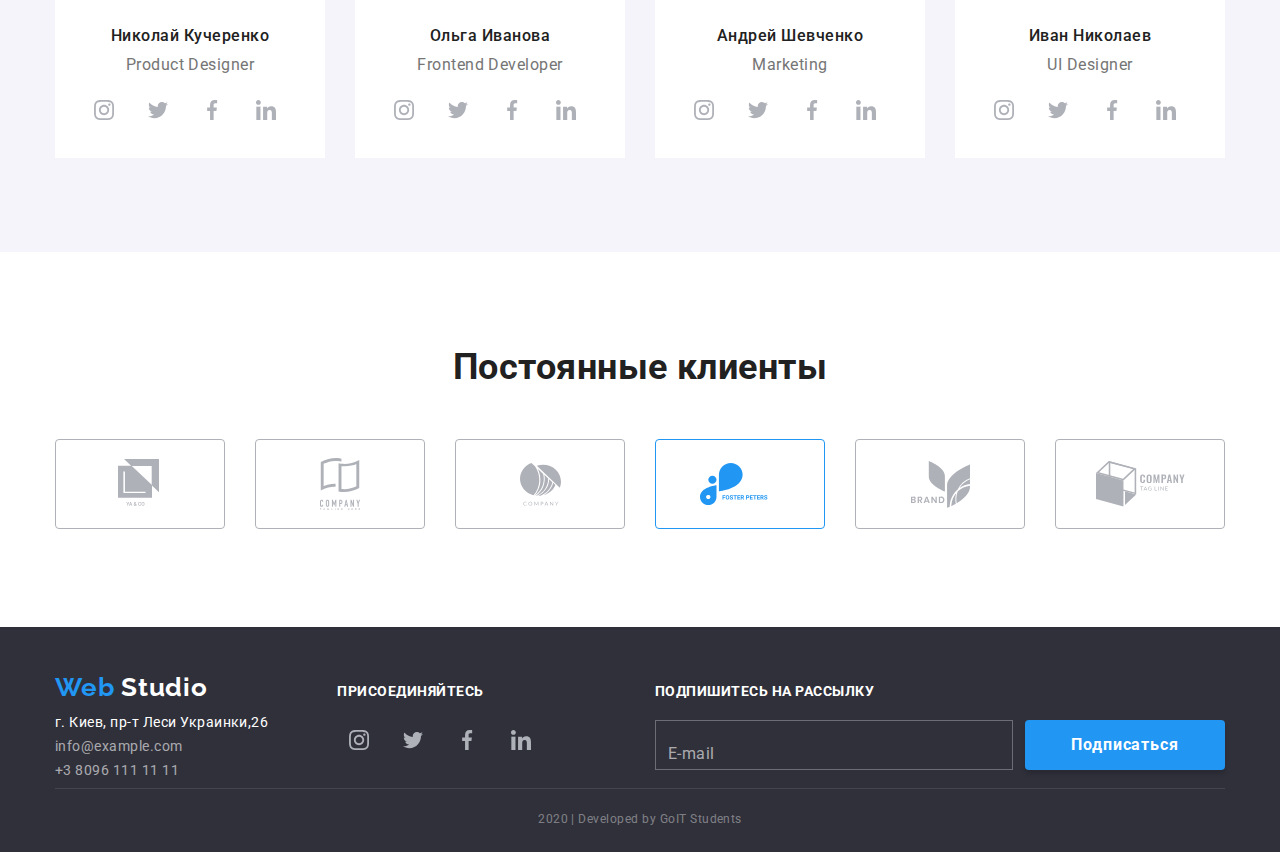
==== commit 283bb5c0: "footer-corection-blocks" ====
--- a/index.html
+++ b/index.html
@@ -298,7 +298,7 @@
     </main>
     <!-- Footer -->
     <footer class="footer">
-      <div class="container small-margin">
+      <div class="container small-footer">
         <ul class="list">
           <li>
             <a class="logo none footer-logo" href="./">
@@ -357,7 +357,9 @@
           </div>
         </div>
       </div>
-      <p class="footer-footer">2020 &verbar; Developed by GoIT Students</p>
+      <div class="container">
+        <p class="copyright">2020 &verbar; Developed by GoIT Students</p>
+      </div>
     </footer>
   </body>
 </html>
--- a/css/styles.css
+++ b/css/styles.css
@@ -47,6 +47,7 @@
 .section {
   padding-bottom: 94px;
   padding-top: 94px;
+ 
 }
 
 .page {
@@ -166,9 +167,9 @@
 }
 
 /*footer*/
-.container.small-margin {
-  display: flex;
-  margin-bottom: 18px;
+.container.small-footer {
+  display: flex;
+  
 }
 .footer-logo {
   padding-top: 45px;
@@ -222,15 +223,17 @@
 .sub-field {
   display: flex;
   }
-.footer-footer {
+.copyright {
   margin-top: 0;
   margin-bottom: 0;
   padding-bottom: 21px;
+  padding-top: 18px;
 
   color: var(--footer-footer-color);
   font-size: 12px;
   line-height: 2;
   text-align: center;
+  border-top:  1px solid rgba(255, 255, 255, 0.1);
 }
 
 /* img */
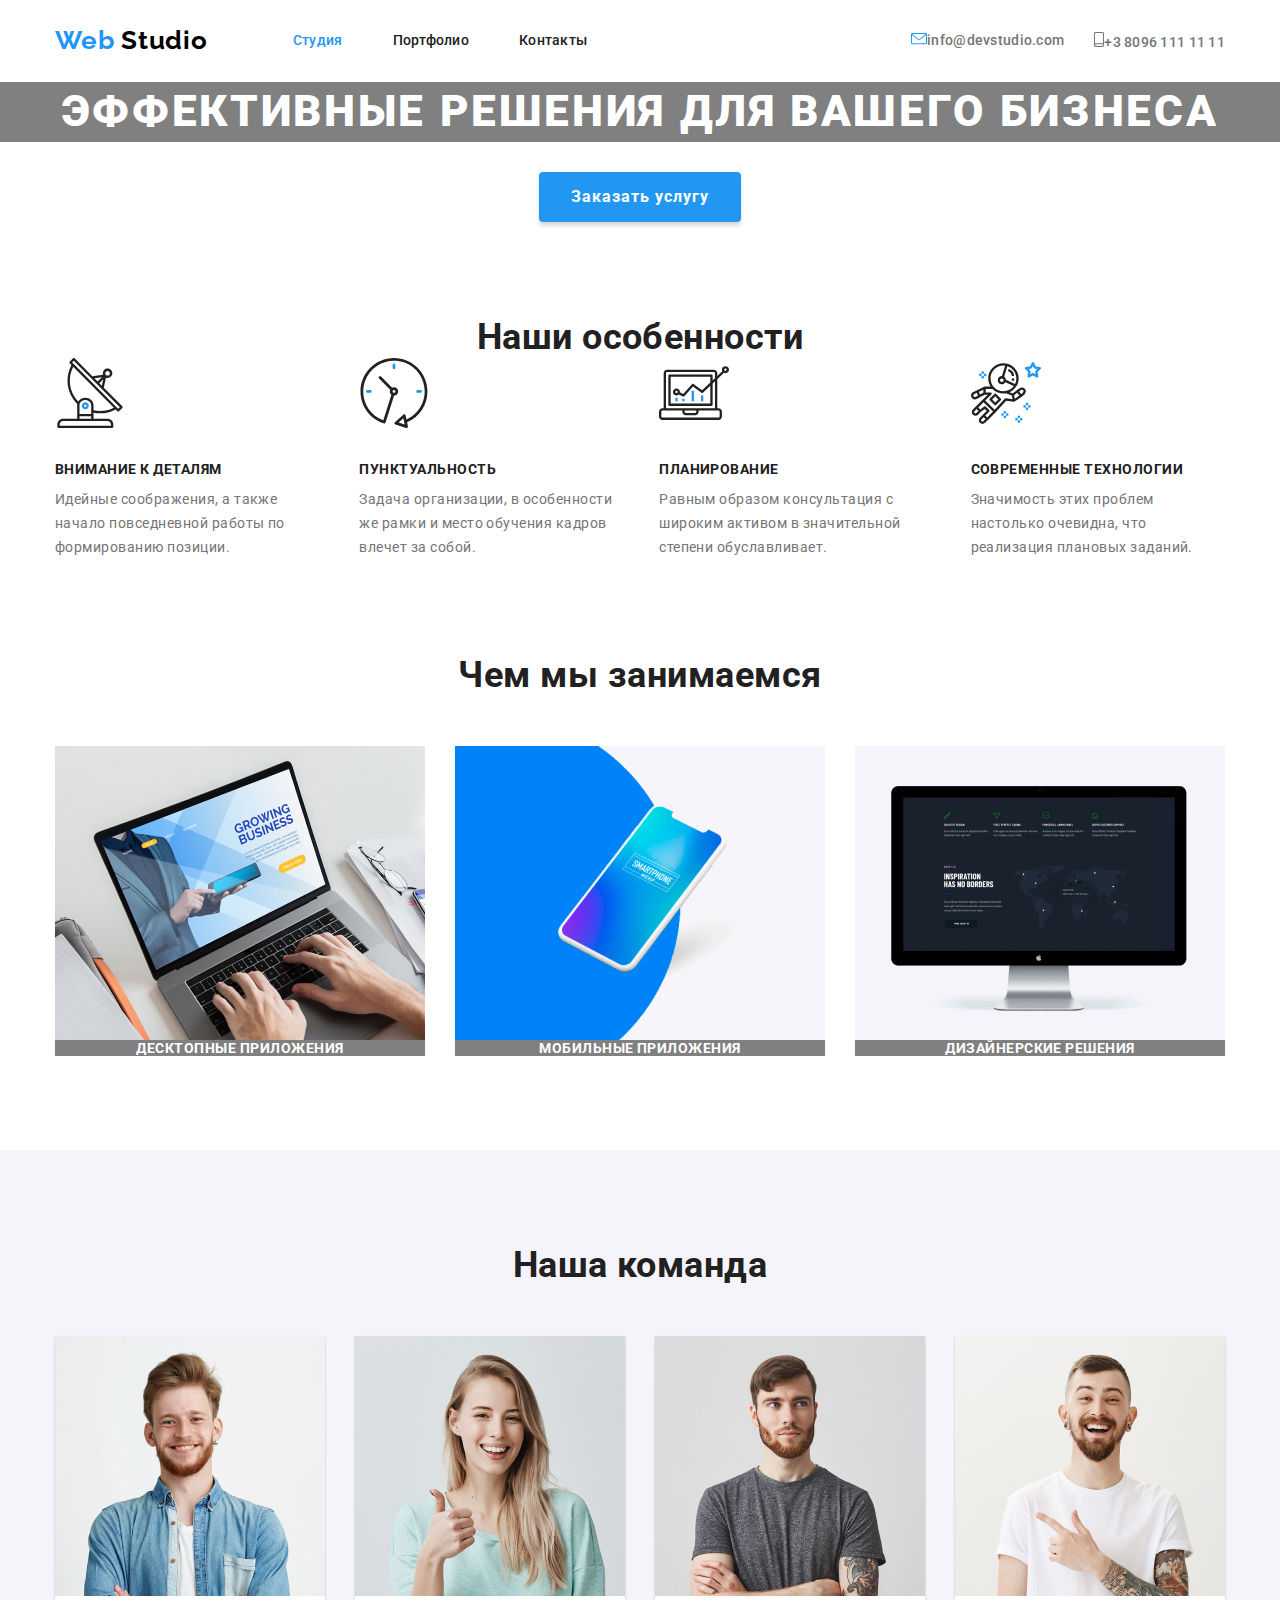
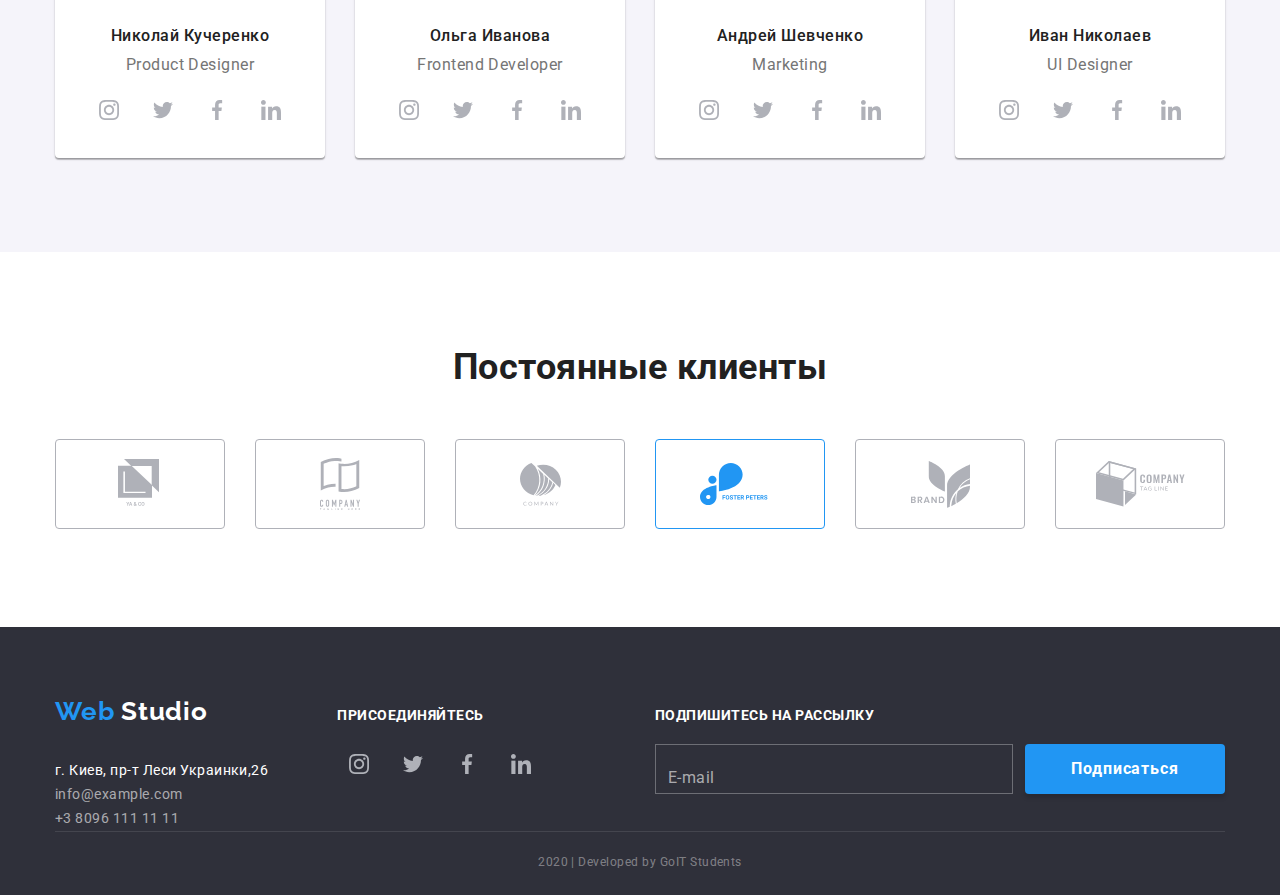
==== commit bc4c5dfb: "margin-padding" ====
--- a/index.html
+++ b/index.html
@@ -144,112 +144,136 @@
           <h2 class="section-title">Наша команда</h2>
           <ul class="list team">
             <!--Николай Кучеренко-->
-            <li class="item">
+            <li class="item team-card">
               <img
                 class="img"
                 src="./img/john-smith.jpg"
                 alt="фото Николая Кучеренко"
                 width="270"
               />
-              <h3 class="section-subtitle">Николай Кучеренко</h3>
-              <p class="section-text">Product Designer</p>
-              <ul class="list social-networks">
-                <li class="icons">
-                  <a href=""
-                    ><img src="./img/instagram.svg" alt="instagram"
-                  /></a>
-                </li>
-                <li class="icons">
-                  <a href=""><img src="./img/twitter.svg" alt="twitter" /></a>
-                </li>
-                <li class="icons">
-                  <a href=""><img src="./img/facebook.svg" alt="facebook" /></a>
-                </li>
-                <li class="icons">
-                  <a href=""><img src="./img/linkedin.svg" alt="linkedin" /></a>
-                </li>
-              </ul>
+              <div class="content">
+                <h3 class="section-subtitle">Николай Кучеренко</h3>
+                <p class="section-text">Product Designer</p>
+                <ul class="list social-networks">
+                  <li class="icons">
+                    <a href=""
+                      ><img src="./img/instagram.svg" alt="instagram"
+                    /></a>
+                  </li>
+                  <li class="icons">
+                    <a href=""><img src="./img/twitter.svg" alt="twitter" /></a>
+                  </li>
+                  <li class="icons">
+                    <a href=""
+                      ><img src="./img/facebook.svg" alt="facebook"
+                    /></a>
+                  </li>
+                  <li class="icons">
+                    <a href=""
+                      ><img src="./img/linkedin.svg" alt="linkedin"
+                    /></a>
+                  </li>
+                </ul>
+              </div>
             </li>
             <!--Ольга Иванова-->
-            <li class="item">
+            <li class="item team-card">
               <img
                 class="img"
                 src="./img/marta-srewart.jpg"
                 alt="фото Ольги Ивановой"
                 width="270"
               />
-              <h3 class="section-subtitle">Ольга Иванова</h3>
-              <p class="section-text">Frontend Developer</p>
-              <ul class="list social-networks">
-                <li class="icons">
-                  <a href=""
-                    ><img src="./img/instagram.svg" alt="instagram"
-                  /></a>
-                </li>
-                <li class="icons">
-                  <a href=""><img src="./img/twitter.svg" alt="twitter" /></a>
-                </li>
-                <li class="icons">
-                  <a href=""><img src="./img/facebook.svg" alt="facebook" /></a>
-                </li>
-                <li class="icons">
-                  <a href=""><img src="./img/linkedin.svg" alt="linkedin" /></a>
-                </li>
-              </ul>
+              <div class="content">
+                <h3 class="section-subtitle">Ольга Иванова</h3>
+                <p class="section-text">Frontend Developer</p>
+                <ul class="list social-networks">
+                  <li class="icons">
+                    <a href=""
+                      ><img src="./img/instagram.svg" alt="instagram"
+                    /></a>
+                  </li>
+                  <li class="icons">
+                    <a href=""><img src="./img/twitter.svg" alt="twitter" /></a>
+                  </li>
+                  <li class="icons">
+                    <a href=""
+                      ><img src="./img/facebook.svg" alt="facebook"
+                    /></a>
+                  </li>
+                  <li class="icons">
+                    <a href=""
+                      ><img src="./img/linkedin.svg" alt="linkedin"
+                    /></a>
+                  </li>
+                </ul>
+              </div>
             </li>
             <!--Андрей Шевченко-->
-            <li class="item">
+            <li class="item team-card">
               <img
                 class="img"
                 src="./img/robert-jakis.jpg"
                 alt="фото Андрея Шевченко"
                 width="270"
               />
-              <h3 class="section-subtitle">Андрей Шевченко</h3>
-              <p class="section-text">Marketing</p>
-              <ul class="list social-networks">
-                <li class="icons">
-                  <a href=""
-                    ><img src="./img/instagram.svg" alt="instagram"
-                  /></a>
-                </li>
-                <li class="icons">
-                  <a href=""><img src="./img/twitter.svg" alt="twitter" /></a>
-                </li>
-                <li class="icons">
-                  <a href=""><img src="./img/facebook.svg" alt="facebook" /></a>
-                </li>
-                <li class="icons">
-                  <a href=""><img src="./img/linkedin.svg" alt="linkedin" /></a>
-                </li>
-              </ul>
+              <div class="content">
+                <h3 class="section-subtitle">Андрей Шевченко</h3>
+                <p class="section-text">Marketing</p>
+                <ul class="list social-networks">
+                  <li class="icons">
+                    <a href=""
+                      ><img src="./img/instagram.svg" alt="instagram"
+                    /></a>
+                  </li>
+                  <li class="icons">
+                    <a href=""><img src="./img/twitter.svg" alt="twitter" /></a>
+                  </li>
+                  <li class="icons">
+                    <a href=""
+                      ><img src="./img/facebook.svg" alt="facebook"
+                    /></a>
+                  </li>
+                  <li class="icons">
+                    <a href=""
+                      ><img src="./img/linkedin.svg" alt="linkedin"
+                    /></a>
+                  </li>
+                </ul>
+              </div>
             </li>
             <!--Иван Николаев-->
-            <li class="item">
+            <li class="item team-card">
               <img
                 class="img"
                 src="./img/martin-doe.jpg"
                 alt="фото Ивана Николаева"
                 width="270"
               />
-              <h3 class="section-subtitle">Иван Николаев</h3>
-              <p class="section-text">UI Designer</p>
-              <ul class="list social-networks">
-                <li class="icons">
-                  <a href=""
-                    ><img src="./img/instagram.svg" alt="instagram"
-                  /></a>
-                </li>
-                <li class="icons">
-                  <a href=""><img src="./img/twitter.svg" alt="twitter" /></a>
-                </li>
-                <li class="icons">
-                  <a href=""><img src="./img/facebook.svg" alt="facebook" /></a>
-                </li>
-                <li class="icons">
-                  <a href=""><img src="./img/linkedin.svg" alt="linkedin" /></a>
-                </li>
-              </ul>
+              <div class="content">
+                <h3 class="section-subtitle">Иван Николаев</h3>
+                <p class="section-text">UI Designer</p>
+                <ul class="list social-networks">
+                  <li class="icons">
+                    <a href=""
+                      ><img src="./img/instagram.svg" alt="instagram"
+                    /></a>
+                  </li>
+                  <li class="icons">
+                    <a href=""><img src="./img/twitter.svg" alt="twitter" /></a>
+                  </li>
+                  <li class="icons">
+                    <a href=""
+                      ><img src="./img/facebook.svg" alt="facebook"
+                    /></a>
+                  </li>
+                  <li class="icons">
+                    <a href=""
+                      ><img src="./img/linkedin.svg" alt="linkedin"
+                    /></a>
+                  </li>
+                </ul>
+              </div>
             </li>
           </ul>
         </div>
@@ -298,7 +322,7 @@
     </main>
     <!-- Footer -->
     <footer class="footer">
-      <div class="container small-footer">
+      <div class="container footer-content">
         <ul class="list">
           <li>
             <a class="logo none footer-logo" href="./">
--- a/css/styles.css
+++ b/css/styles.css
@@ -76,8 +76,8 @@
 /*logo*/
 .logo {
   display: block;
-  padding-top: 24px;
-  padding-bottom: 24px;
+  margin-top: 24px;
+  margin-bottom: 24px;
  
   font-family: Raleway, sans-serif;
   font-weight: 700;
@@ -167,21 +167,23 @@
 }
 
 /*footer*/
-.container.small-footer {
-  display: flex;
+.container.footer-content {
+  display: flex;
+  align-items: baseline;
+  padding-top: 45px;
   
 }
 .footer-logo {
-  padding-top: 45px;
+ padding-top: 0;
   padding-bottom: 8px;
 }
 .join {
   margin-left: 69px;
-  margin-top: 57px;
+ 
 }
 .subscription{
   margin-left: auto;
-  margin-top: 57px;
+  
 }
 .footer {
   background-color: var(--footer-background);
@@ -238,7 +240,9 @@
 
 /* img */
 .img {  
-  display: block
+  display: block;
+  max-width: 100%;
+  height: auto;
 }
 
 /*Стили для index.html*/
@@ -285,7 +289,7 @@
 .section-title {
   margin-top: 0;
   margin-bottom: 0  ;
-  padding-bottom: 50px;
+  margin-bottom: 50px;
  
 
   color: var(--title-text-color);
@@ -318,7 +322,7 @@
 
 .features img {
   display: inline-block;
-  padding-bottom: 30px;
+  margin-bottom: 30px;
 }
 .features-title {
   margin-top: 0;
@@ -365,6 +369,11 @@
 
 .team {
   display: flex;
+}
+.team-card{
+background: #FFFFFF;
+box-shadow: 0px 2px 1px rgba(0, 0, 0, 0.2), 0px 1px 1px rgba(0, 0, 0, 0.14), 0px 1px 3px rgba(0, 0, 0, 0.12);
+border-radius: 0px 0px 4px 4px;
 }
 .team>.item {
   margin-right: 30px;
@@ -391,18 +400,19 @@
 .social-networks {
   display: flex;
   justify-content: center;
-  padding-bottom: 24px;
-}
+  }
+
 .social-networks >.icons {
   margin-right: 10px;
 } 
-.social-networks >.icons :last-child {
+.social-networks >.icons:last-child {
   margin-right: 0;
 }
 .section-subtitle {
-  margin: 0;
-  padding-top: 30px;
-  padding-bottom: 10px;
+  margin-right: 0;
+  margin-left: 0;
+  margin-top: 0;
+  margin-bottom: 10px;
 
   color: var(--title-text-color);
   font-weight: 500;
@@ -411,14 +421,22 @@
   text-align: center;
 }
 .section-text {
-  margin: 0;
-  padding-bottom: 16px;
+  margin-right: 0;
+  margin-left: 0;
+  margin-top: 0;
+  margin-bottom: 16px;
 
   font-weight: 400;
   font-size: 16px;
   line-height: 1.19;
   text-align: center;
 }
+.content {
+  padding-top: 30px;
+  padding-bottom: 24px;
+  padding-left: 32px;
+  padding-right: 32px;
+}
 
 /* Clients */
 .clients {
@@ -426,11 +444,13 @@
 }
 .clients >.item {
   margin-right: 30px;
+  display: block;
 }
 
 .clients >.item :last-child {
   margin-right: 0;
 }
+
 
 /*Стили для Портфолио*/
 
@@ -473,10 +493,19 @@
    width: 370px;
    margin-right: 30px;
    margin-bottom: 30px;
-   border: 1px solid #EEEEEE;
-
- }
-
+   
+ }
+ .card-content {
+  background: #FFFFFF;
+  border-right: 1px solid #EEEEEE;
+  border-bottom: 1px solid #EEEEEE;
+  border-left: 1px solid #EEEEEE;
+  box-sizing: border-box;
+  padding-top: 20px;
+  padding-left: 24px;
+  padding-bottom: 20px;
+  padding-right: 24px;
+ }
  .flex-element:nth-child(3n) {
    margin-right: 0;
    
@@ -494,19 +523,18 @@
   text-decoration: none;
   margin-top: 0px;
   margin-bottom: 4px;
-  margin-left: 24px;
-}
-.flex-element .list-title {
+  
+}
+/* .flex-element .list-title {
   margin-top: 20px;
-}
+} */
 .slide-description {
   color: var(--main-text-color);
   font-size: 16px;
   line-height: 1.87;
   text-decoration: none;
   margin-top: 0px;
-  margin-bottom: 20px;
-  margin-left: 24px;
+  margin-bottom: 0;
 }
 .slide-text {
   color: var(--white-color);
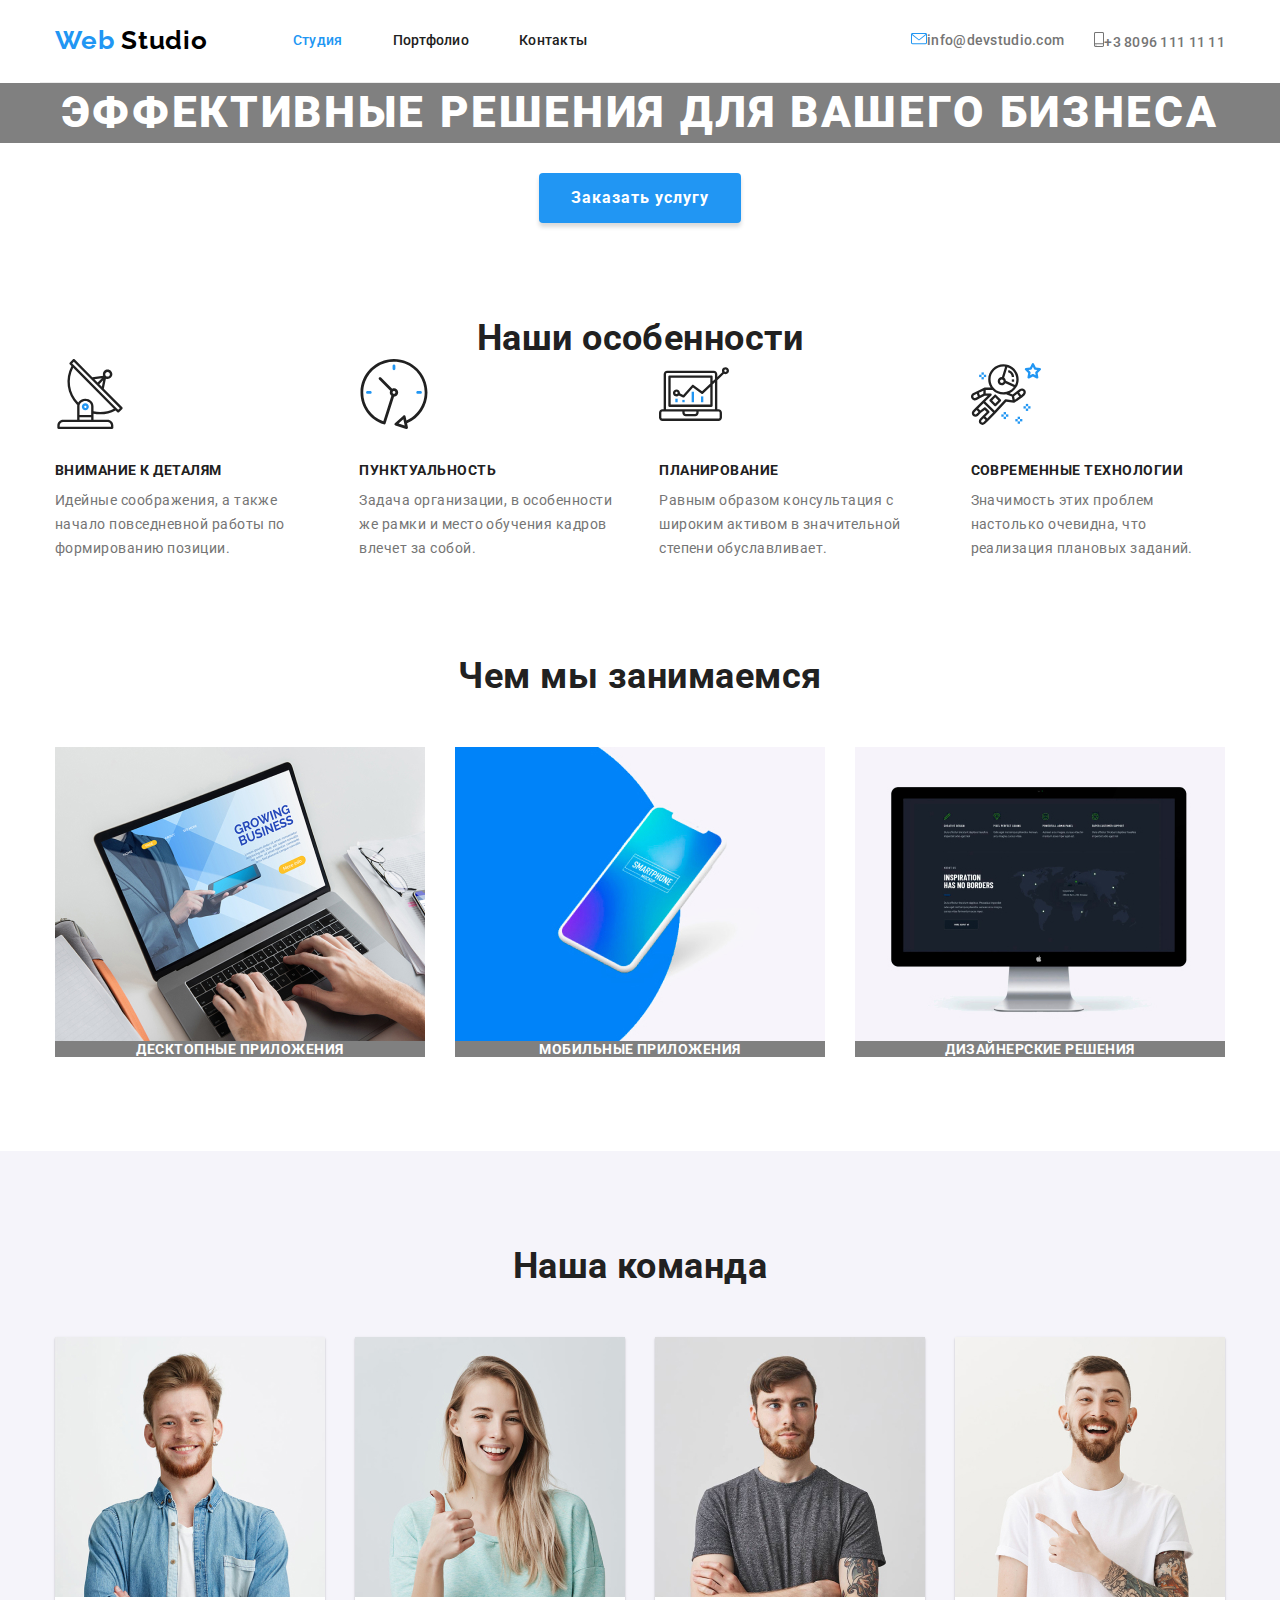
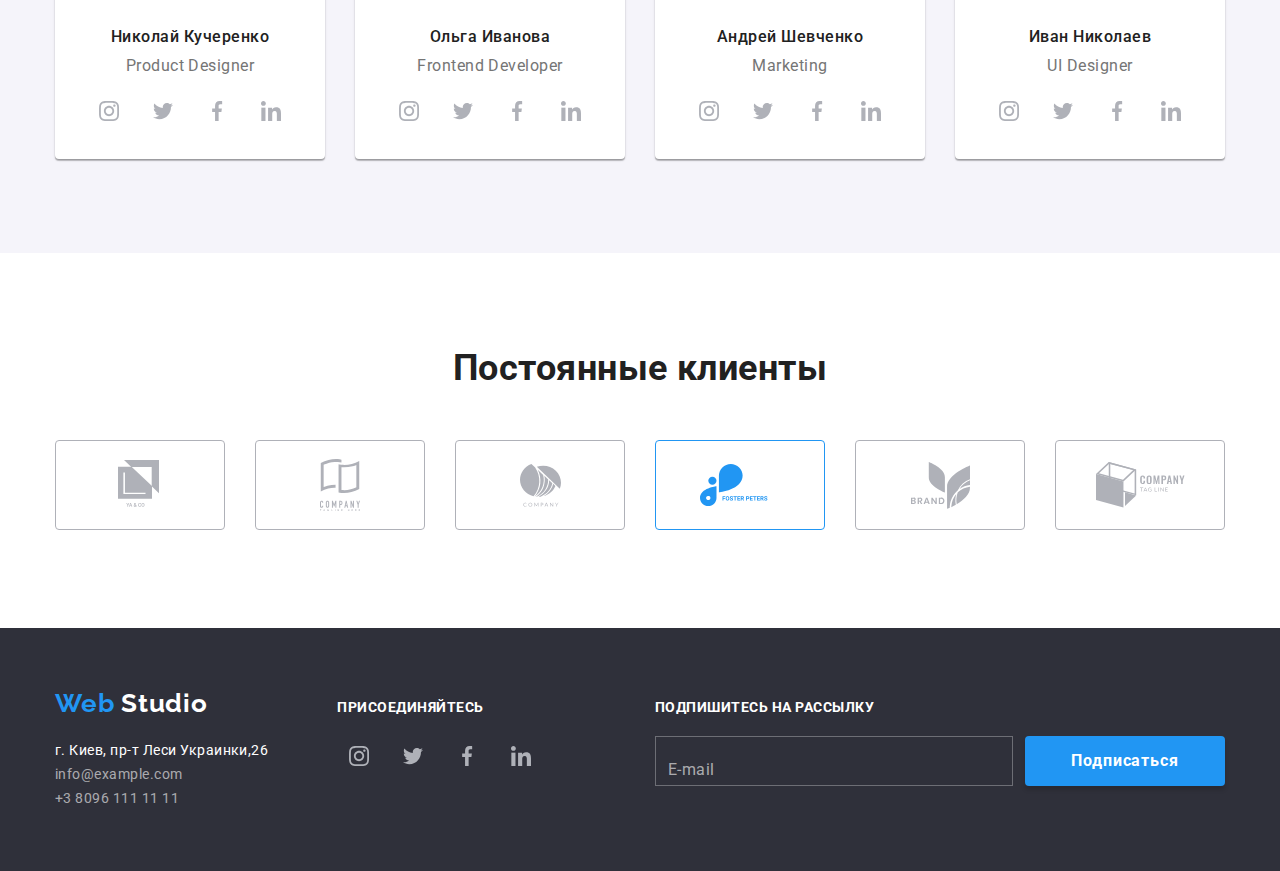
==== commit 81a83ba8: "no-copyright header-border-bottom" ====
--- a/index.html
+++ b/index.html
@@ -17,21 +17,22 @@
   <body class="page">
     <!--Header-->
     <header>
-      <nav class="container main-nav">
-        <a href="./" class="logo">
-          <span class="logo-blue">Web</span>
-          <span class="logo-black">Studio</span></a
-        >
-        <ul class="site-nav">
-          <li class="item">
-            <a href="./index.html" class="link current">Студия</a>
-          </li>
-          <li class="item">
-            <a href="./portfolio.html" class="link">Портфолио</a>
-          </li>
-          <li class="item"><a href="" class="link">Контакты</a></li>
-        </ul>
-
+      <div class="container header">
+        <nav class="main-nav">
+          <a href="./" class="logo">
+            <span class="logo-blue">Web</span>
+            <span class="logo-black">Studio</span></a
+          >
+          <ul class="site-nav">
+            <li class="item">
+              <a href="./index.html" class="link current">Студия</a>
+            </li>
+            <li class="item">
+              <a href="./portfolio.html" class="link">Портфолио</a>
+            </li>
+            <li class="item"><a href="" class="link">Контакты</a></li>
+          </ul>
+        </nav>
         <ul class="auth-nav list">
           <li class="item">
             <a href="mailto:info@devstudio.com" class="link"
@@ -48,7 +49,7 @@
             >
           </li>
         </ul>
-      </nav>
+      </div>
     </header>
     <main>
       <!--Hero-->
@@ -381,9 +382,9 @@
           </div>
         </div>
       </div>
-      <div class="container">
+      <!-- <div class="container">
         <p class="copyright">2020 &verbar; Developed by GoIT Students</p>
-      </div>
+      </div> -->
     </footer>
   </body>
 </html>
--- a/css/styles.css
+++ b/css/styles.css
@@ -110,6 +110,15 @@
 
 /*nav*/
 
+.header {
+  display: flex;
+ border-bottom:1px solid #ECECEC;; 
+}
+
+.main-nav {
+  display: flex;
+}
+
 .site-nav {
   display:flex;
   list-style: none;
@@ -118,6 +127,7 @@
   margin-bottom: 0px;
   padding-left: 0;
   }
+
 .site-nav .item + .item {
   margin-left: 50px;
    
@@ -127,7 +137,6 @@
   padding-top: 32px;
   padding-bottom: 32px;
  
-
   color: var(--title-text-color);
   font-weight: 500;
   font-size: 14px;
@@ -170,12 +179,15 @@
 .container.footer-content {
   display: flex;
   align-items: baseline;
-  padding-top: 45px;
+  padding-top: 60px;
+  padding-bottom: 60px;
   
 }
 .footer-logo {
+ margin-top: 0;
  padding-top: 0;
-  padding-bottom: 8px;
+ padding-bottom: 0px;
+ margin-bottom: 20px;
 }
 .join {
   margin-left: 69px;
@@ -225,7 +237,7 @@
 .sub-field {
   display: flex;
   }
-.copyright {
+/* .copyright {
   margin-top: 0;
   margin-bottom: 0;
   padding-bottom: 21px;
@@ -236,7 +248,7 @@
   line-height: 2;
   text-align: center;
   border-top:  1px solid rgba(255, 255, 255, 0.1);
-}
+} */
 
 /* img */
 .img {  
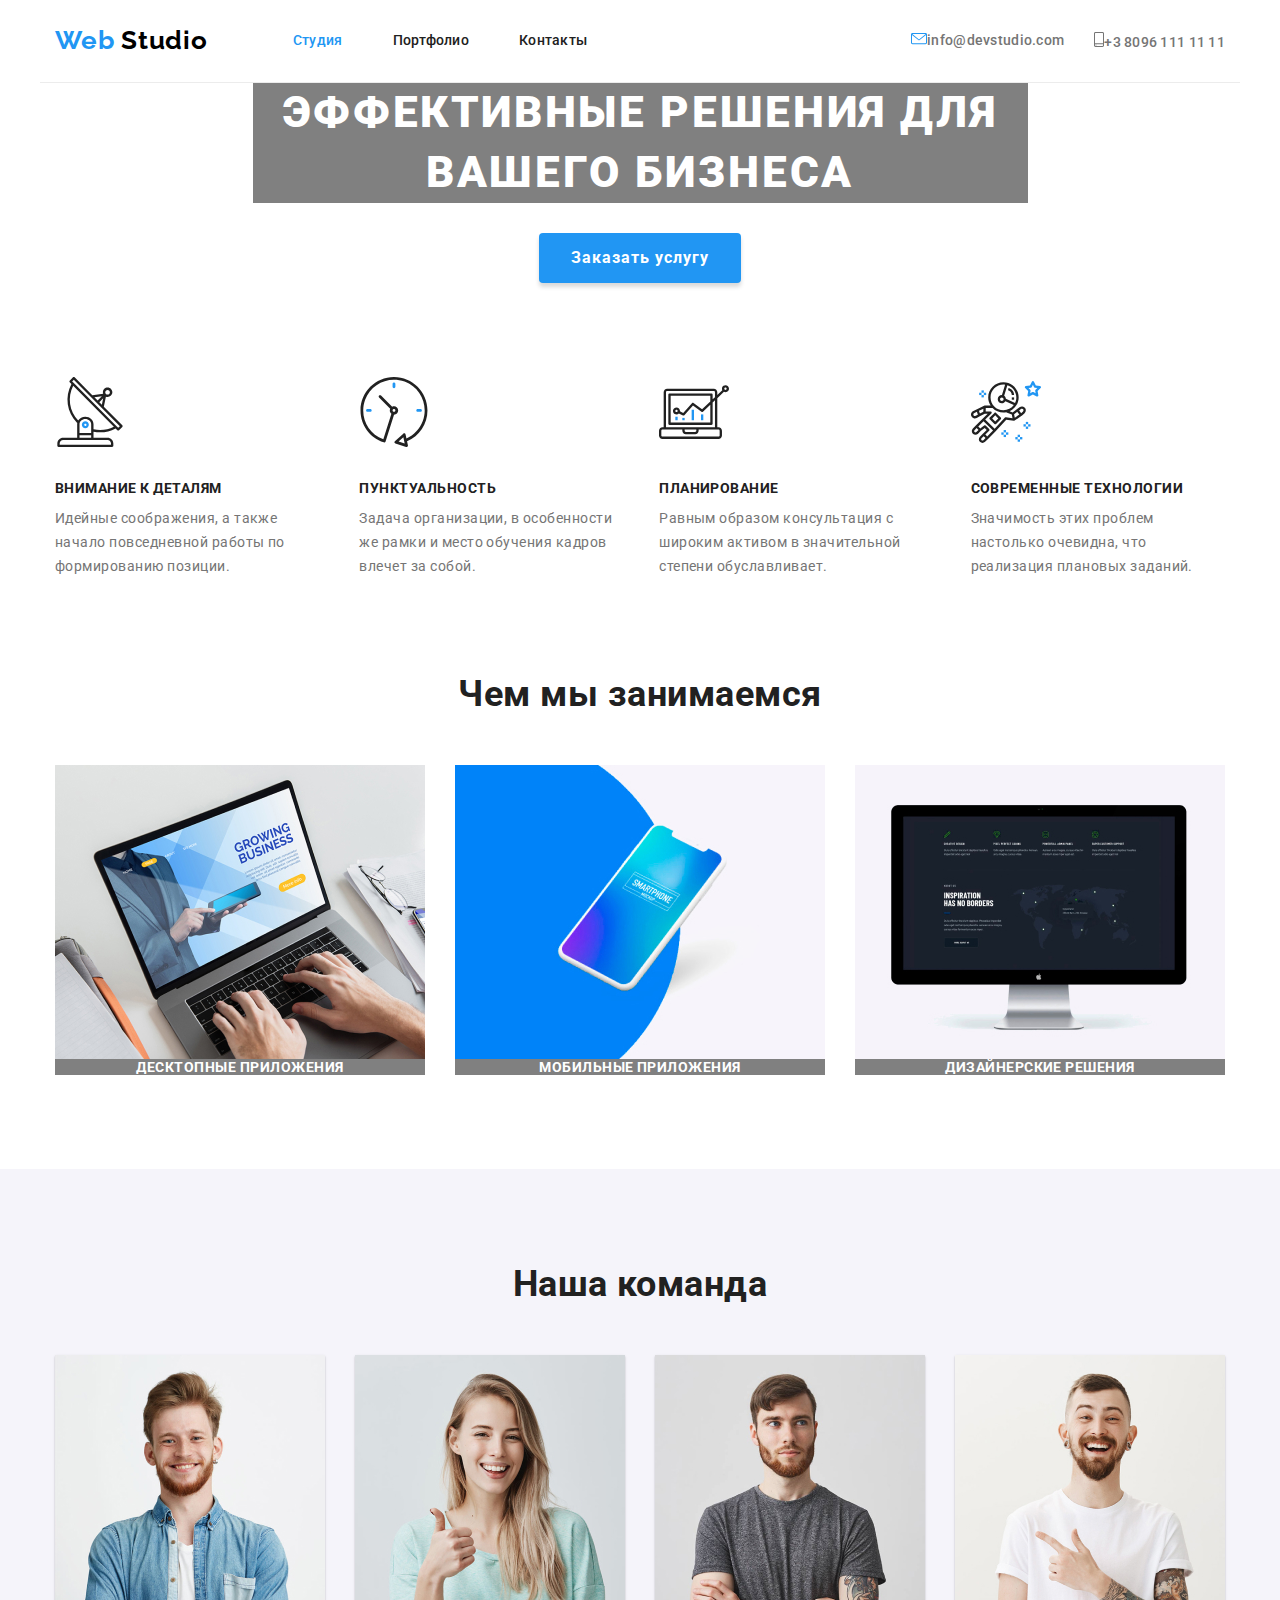
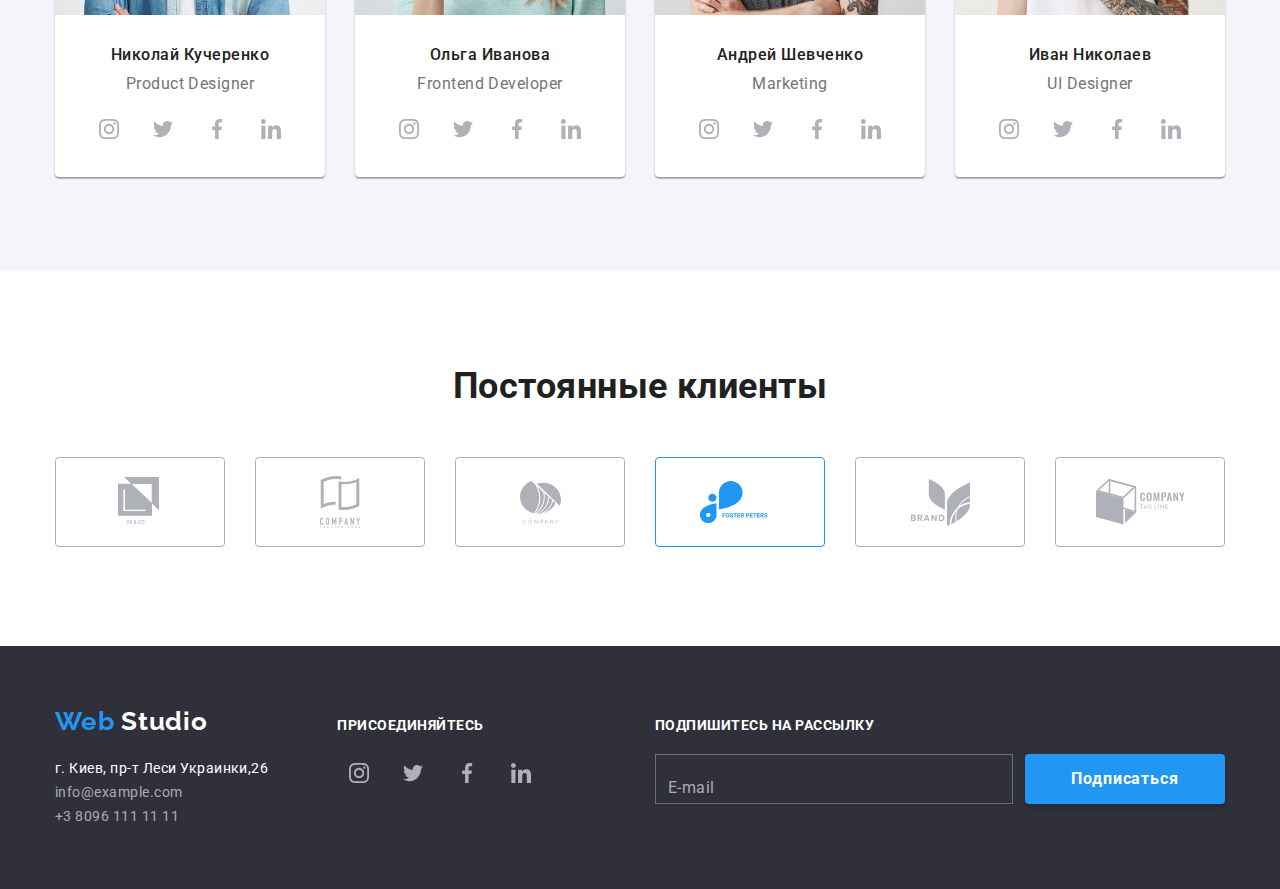
==== commit 11ac8bba: "final" ====
--- a/index.html
+++ b/index.html
@@ -61,7 +61,7 @@
       <!--Features-->
       <section class="section no-padding-bottom">
         <div class="container">
-          <h2 class="section-title hidden-title">Наши особенности</h2>
+          <h2 class="section-title visually-hidden">Наши особенности</h2>
           <ul class="features list">
             <li class="features-item">
               <img src="./img/antenna.svg" alt="Антенна" />
--- a/css/styles.css
+++ b/css/styles.css
@@ -29,6 +29,17 @@
   --footer-background: #2f303a;
   --sec-bg-color: #f5f4fa;
 }
+/* Логический заголовок */
+.visually-hidden {
+        position: absolute;
+        width: 1px;
+        height: 1px;
+        margin: -1px;
+        border: 0;
+        padding: 0;
+        clip: rect(0 0 0 0);
+        overflow: hidden;
+      }
 
 /*оформление списков*/
 .list {
@@ -261,7 +272,10 @@
 
 /*hero*/
 .hero {
-  text-align: center;
+  width: 775px;
+  text-align: center;
+  margin-left: auto;
+  margin-right: auto;
 }
 .hero-title {
   margin-top: 0;
@@ -311,10 +325,7 @@
   text-align: center;
 
 }
- .hidden-title {
-   margin: 0;
-   padding: 0;
-}
+ 
 .section.no-padding-bottom {
   padding-bottom: 0;
 }
